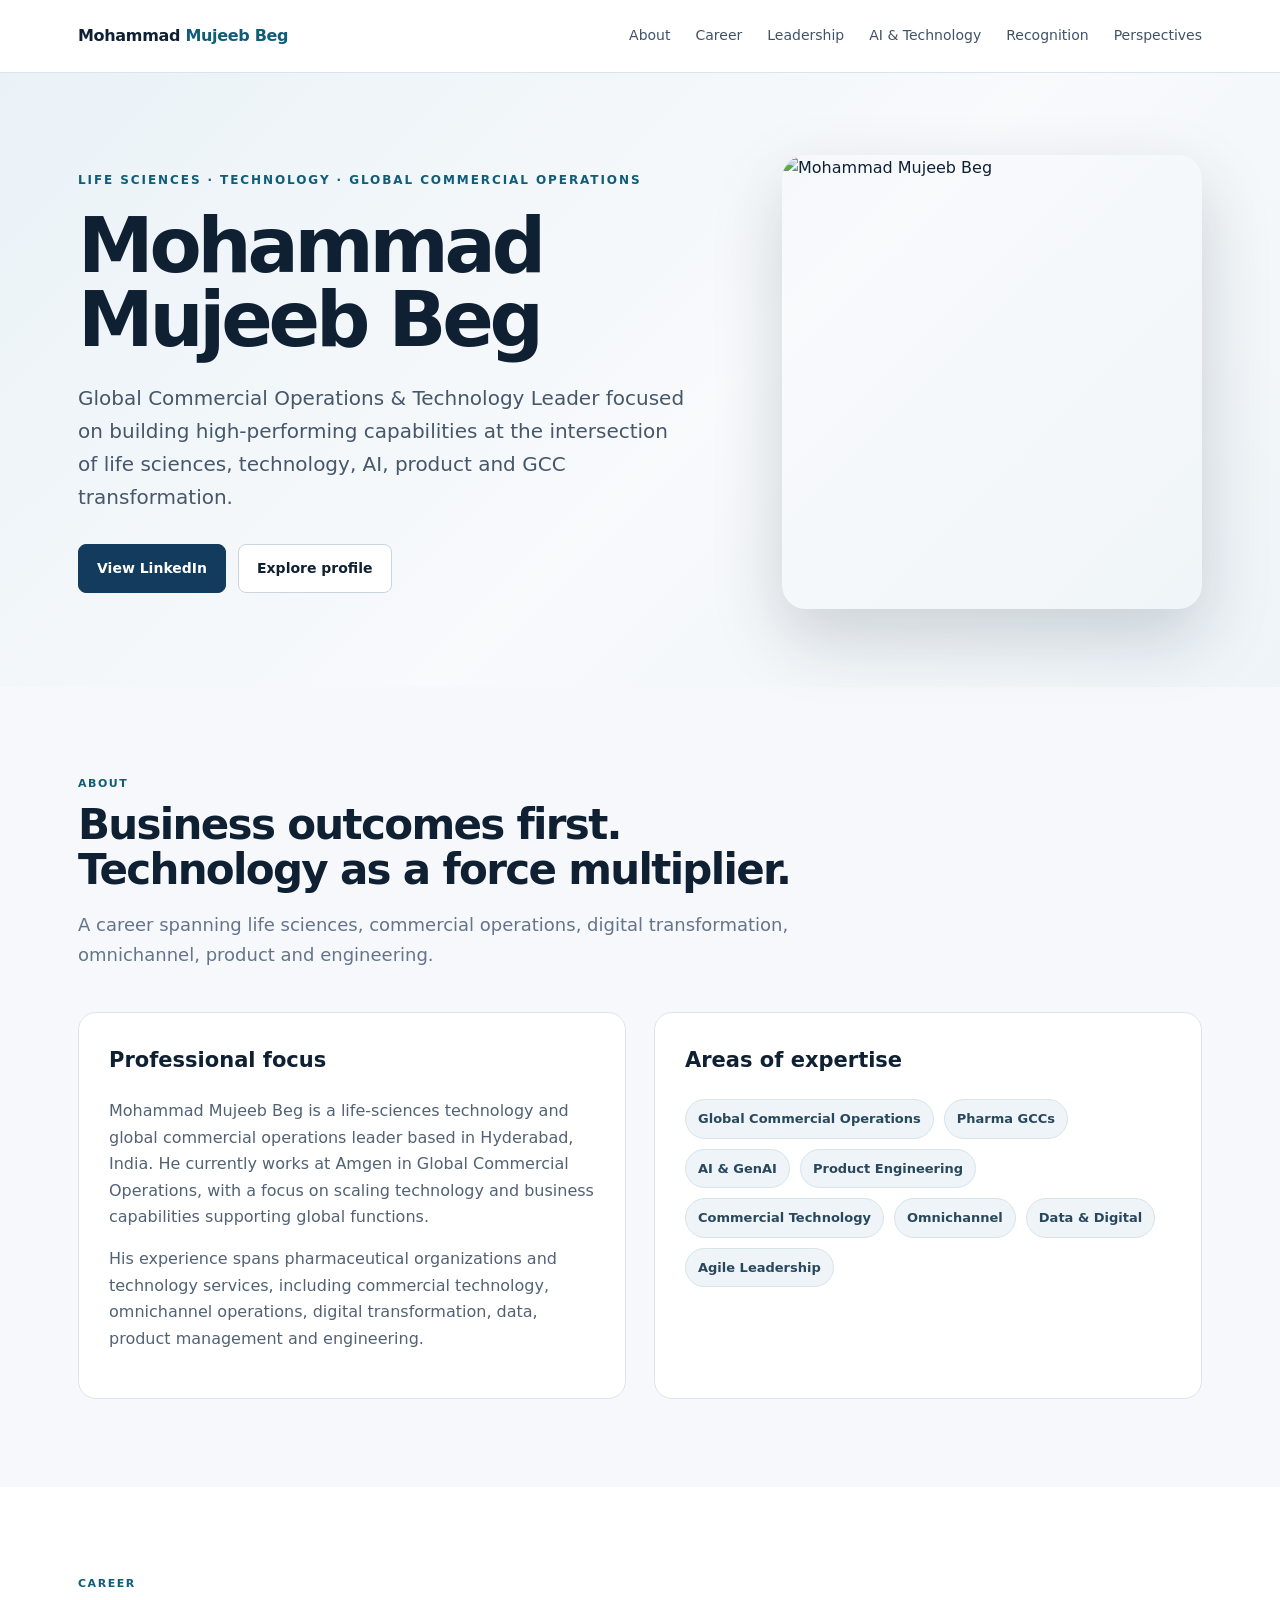
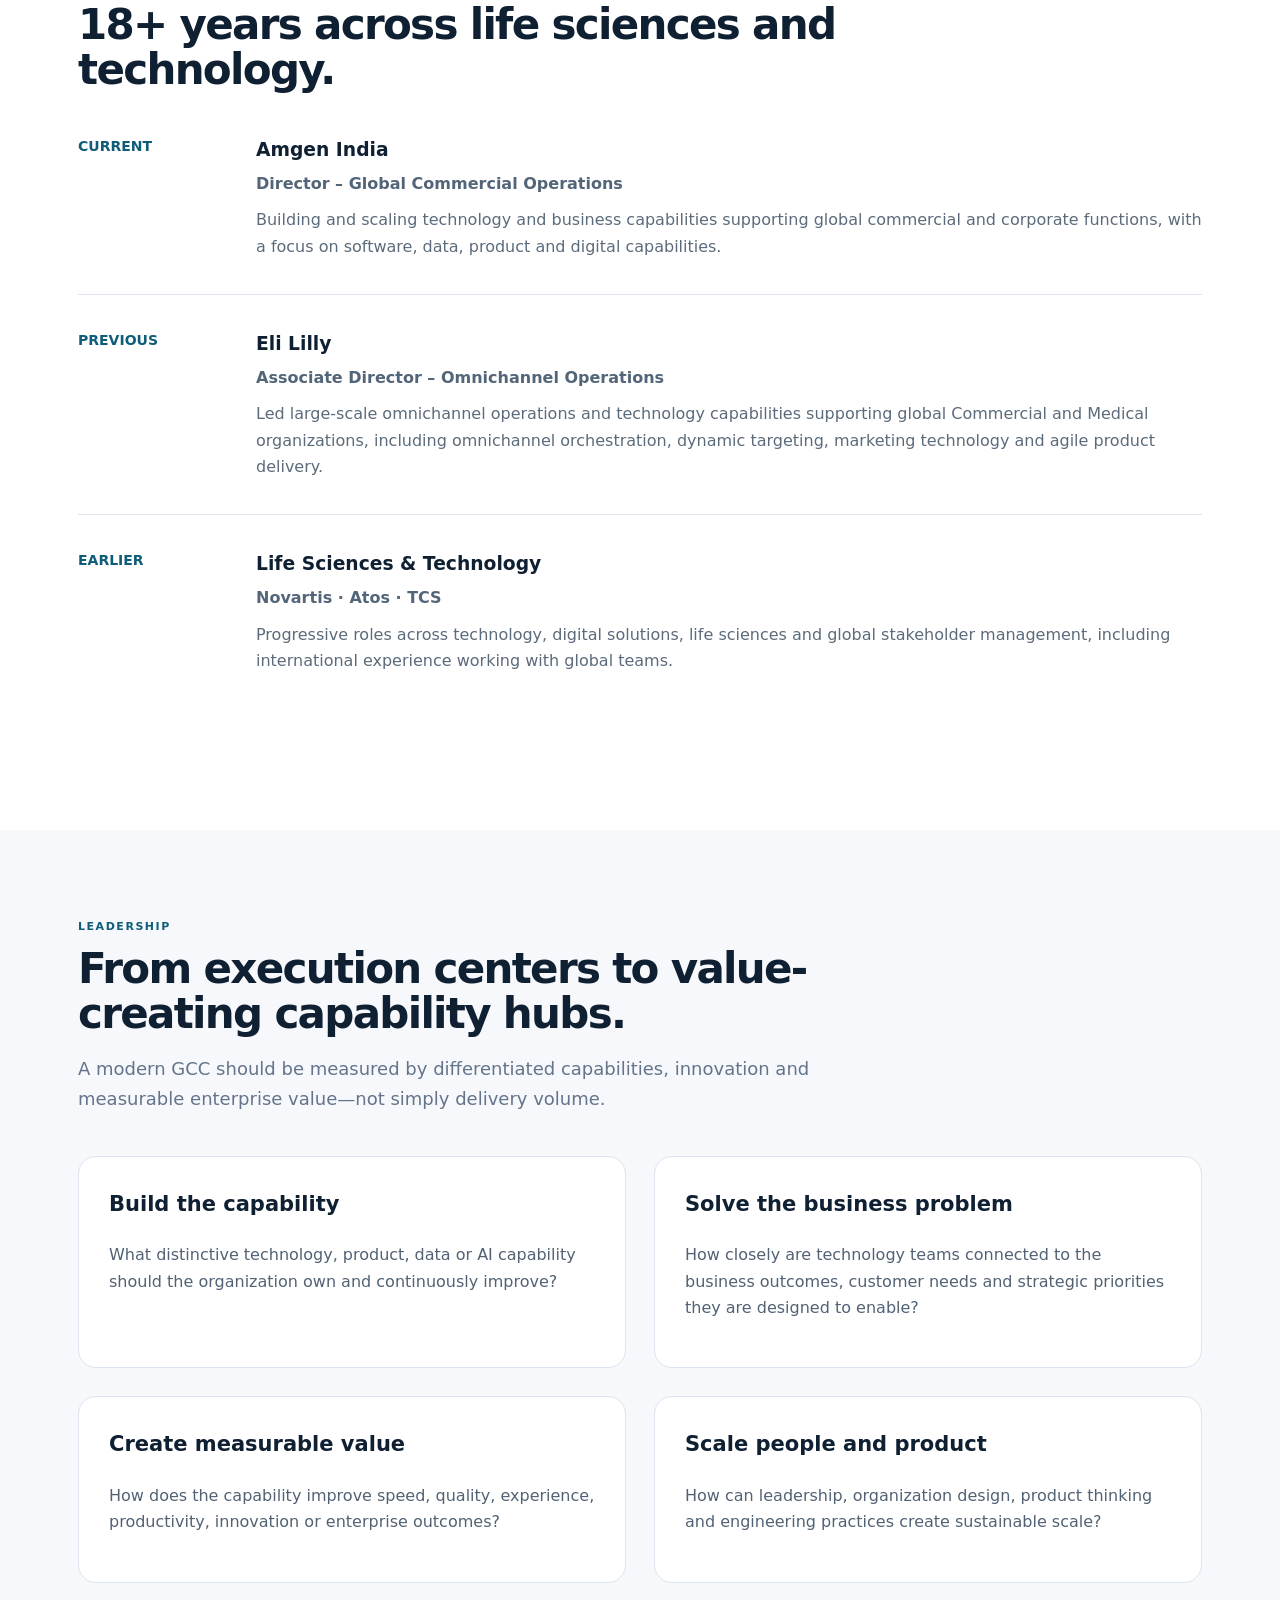
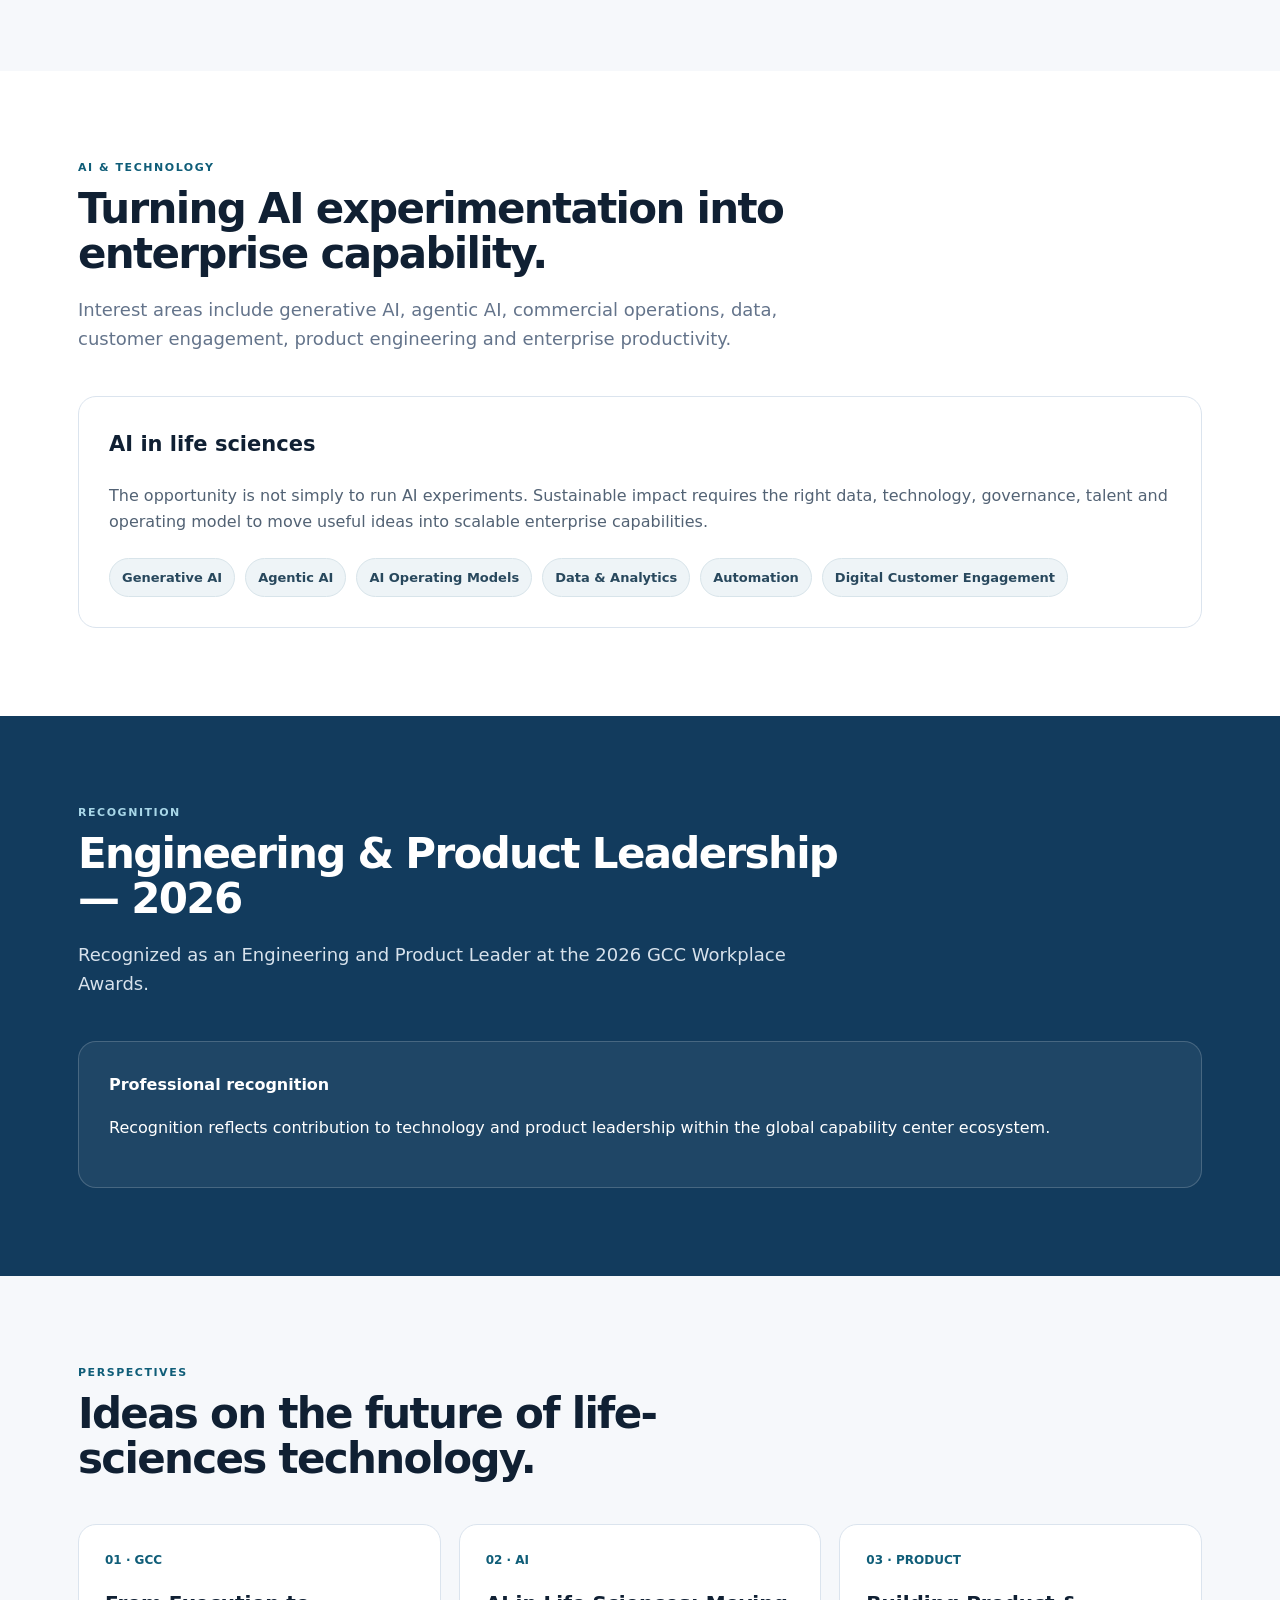
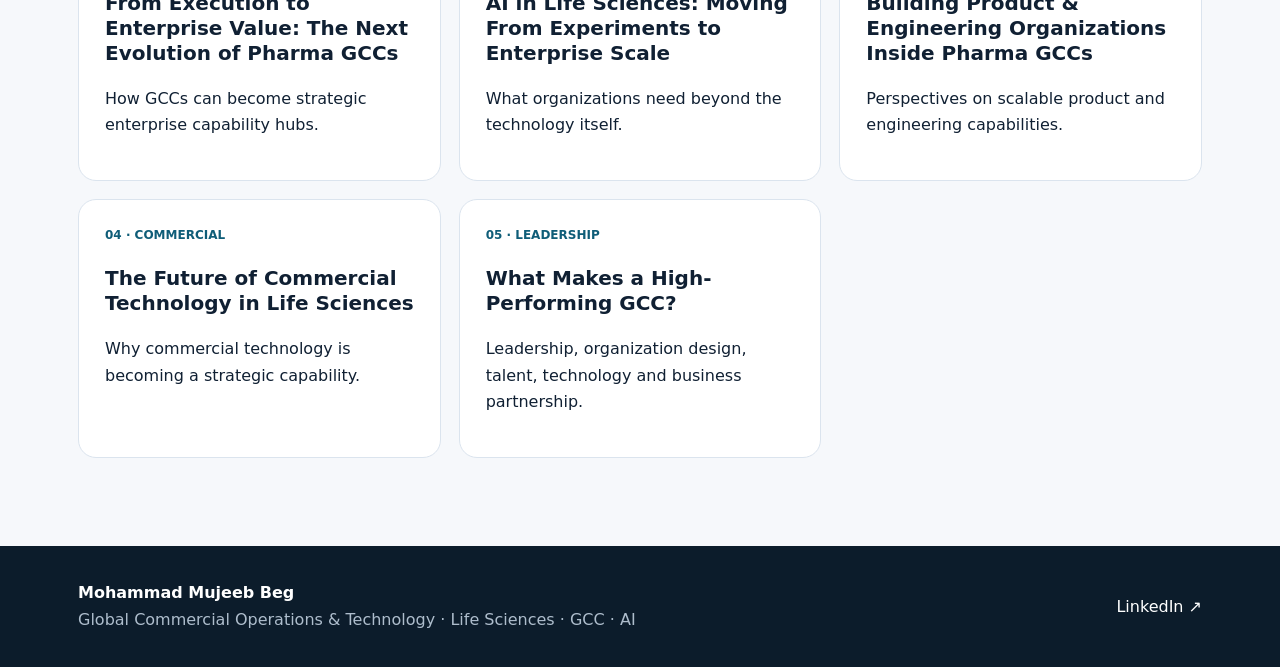
==== index.html @ 58829abe "Add files via upload" ====
<!doctype html>
<html lang="en">
<head>
  <meta charset="utf-8">
  <meta name="viewport" content="width=device-width, initial-scale=1">
  <title>Mohammad Mujeeb Beg | Global Commercial Operations & Technology Leader</title>
  <meta name="description" content="Mohammad Mujeeb Beg is a life-sciences technology and global commercial operations leader focused on GCC transformation, AI, product engineering and commercial technology.">
  <meta name="author" content="Mohammad Mujeeb Beg">
  <meta name="robots" content="index, follow">
  <meta property="og:title" content="Mohammad Mujeeb Beg">
  <meta property="og:description" content="Global Commercial Operations & Technology Leader | Life Sciences | GCC | AI">
  <meta property="og:type" content="profile">
  <meta property="og:url" content="https://mujeeb1beg-gif.github.io/">
  <meta property="og:image" content="assets/mohammad-mujeeb-beg.png">
  <link rel="canonical" href="https://mujeeb1beg-gif.github.io/">
  <script type="application/ld+json">
  {
    "@context":"https://schema.org",
    "@type":"Person",
    "name":"Mohammad Mujeeb Beg",
    "url":"https://mujeeb1beg-gif.github.io/",
    "image":"https://mujeeb1beg-gif.github.io/assets/mohammad-mujeeb-beg.png",
    "jobTitle":"Director – Global Commercial Operations",
    "worksFor":{"@type":"Organization","name":"Amgen"},
    "sameAs":["https://www.linkedin.com/in/mujeebbeg/"],
    "knowsAbout":[
      "Global Commercial Operations","Life Sciences Technology","GCC Transformation",
      "Artificial Intelligence","Generative AI","Product Engineering","Omnichannel Operations",
      "Data and Digital Transformation"
    ]
  }
  </script>
  <style>
    :root{--ink:#102033;--muted:#64748b;--line:#dbe4ee;--bg:#f6f8fb;--white:#fff;--accent:#0f5d78;--accent2:#123b5d}
    *{box-sizing:border-box} html{scroll-behavior:smooth}
    body{margin:0;font-family:Inter,ui-sans-serif,system-ui,-apple-system,BlinkMacSystemFont,"Segoe UI",sans-serif;color:var(--ink);background:var(--bg);line-height:1.65}
    a{color:inherit}.wrap{max-width:1180px;margin:auto;padding:0 28px}
    nav{position:sticky;top:0;z-index:10;background:rgba(255,255,255,.92);backdrop-filter:blur(14px);border-bottom:1px solid var(--line)}
    .navin{height:72px;display:flex;align-items:center;justify-content:space-between}.brand{font-weight:800;letter-spacing:-.02em}.brand span{color:var(--accent)}
    .links{display:flex;gap:25px;font-size:14px;color:#405267}.links a{text-decoration:none}.links a:hover{color:var(--accent)}
    .hero{background:linear-gradient(135deg,#eaf2f7 0%,#f8fafc 55%,#eef4f8 100%);padding:82px 0 78px}
    .heroGrid{display:grid;grid-template-columns:1.15fr .85fr;gap:60px;align-items:center}
    .eyebrow{text-transform:uppercase;letter-spacing:.16em;font-size:12px;font-weight:800;color:var(--accent);margin-bottom:18px}
    h1{font-size:clamp(44px,6vw,76px);line-height:.98;letter-spacing:-.055em;margin:0 0 24px}
    .lead{font-size:20px;color:#46576a;max-width:720px;margin:0 0 30px}
    .buttons{display:flex;gap:12px;flex-wrap:wrap}.btn{display:inline-flex;padding:12px 18px;border-radius:8px;text-decoration:none;font-weight:700;font-size:14px;border:1px solid #c9d6e2}.primary{background:var(--accent2);color:white;border-color:var(--accent2)}.secondary{background:white}
    .portrait{width:min(420px,100%);aspect-ratio:1/1.08;object-fit:cover;border-radius:24px;box-shadow:0 28px 70px rgba(16,32,51,.18);margin-left:auto}
    section{padding:88px 0}.sectionHead{max-width:760px;margin-bottom:42px}.kicker{color:var(--accent);font-weight:800;text-transform:uppercase;letter-spacing:.14em;font-size:11px}h2{font-size:42px;line-height:1.08;letter-spacing:-.04em;margin:9px 0 14px}.sub{color:var(--muted);font-size:18px}
    .two{display:grid;grid-template-columns:1fr 1fr;gap:28px}.card{background:white;border:1px solid var(--line);border-radius:18px;padding:30px}.card h3{margin-top:0;font-size:21px}.card p{color:#526274}
    .chips{display:flex;flex-wrap:wrap;gap:10px;margin-top:22px}.chip{padding:8px 12px;background:#eef4f7;border:1px solid #d8e4ea;border-radius:999px;font-size:13px;font-weight:700;color:#28485d}
    .timeline{position:relative;margin-top:20px}.item{display:grid;grid-template-columns:150px 1fr;gap:28px;padding:0 0 34px;margin-bottom:34px;border-bottom:1px solid var(--line)}.item:last-child{border:0}.year{font-weight:800;color:var(--accent);font-size:14px}.item h3{margin:0 0 5px}.item .role{font-weight:700;color:#536578}.item p{color:#5c6b7b;margin:10px 0 0}
    .recognition{background:var(--accent2);color:white}.recognition .sub{color:#d7e2ec}.award{border:1px solid rgba(255,255,255,.18);padding:30px;border-radius:18px;background:rgba(255,255,255,.06)}
    .articles{display:grid;grid-template-columns:repeat(3,1fr);gap:18px}.article{background:white;border:1px solid var(--line);border-radius:18px;padding:26px;min-height:220px}.article .num{font-size:12px;font-weight:800;color:var(--accent)}.article h3{font-size:20px;line-height:1.25}
    footer{padding:34px 0;background:#0c1c2b;color:#aebdcc}.foot{display:flex;justify-content:space-between;gap:20px;align-items:center}.foot strong{color:white}.foot a{color:white;text-decoration:none}
    @media(max-width:850px){.heroGrid,.two{grid-template-columns:1fr}.portrait{margin:0;max-width:380px}.links{display:none}.articles{grid-template-columns:1fr}.hero{padding-top:55px}section{padding:65px 0}h2{font-size:34px}.item{grid-template-columns:1fr;gap:6px}}
  </style>
</head>
<body>
<nav><div class="wrap navin"><div class="brand">Mohammad <span>Mujeeb Beg</span></div><div class="links">
<a href="#about">About</a><a href="#career">Career</a><a href="#leadership">Leadership</a><a href="#ai">AI & Technology</a><a href="#recognition">Recognition</a><a href="#articles">Perspectives</a>
</div></div></nav>

<header class="hero"><div class="wrap heroGrid">
  <div>
    <div class="eyebrow">Life Sciences · Technology · Global Commercial Operations</div>
    <h1>Mohammad<br>Mujeeb Beg</h1>
    <p class="lead">Global Commercial Operations & Technology Leader focused on building high-performing capabilities at the intersection of life sciences, technology, AI, product and GCC transformation.</p>
    <div class="buttons">
      <a class="btn primary" href="https://www.linkedin.com/in/mujeebbeg/" target="_blank" rel="noopener">View LinkedIn</a>
      <a class="btn secondary" href="#about">Explore profile</a>
    </div>
  </div>
  <img class="portrait" src="assets/mohammad-mujeeb-beg.png" alt="Mohammad Mujeeb Beg">
</div></header>

<section id="about"><div class="wrap">
  <div class="sectionHead"><div class="kicker">About</div><h2>Business outcomes first. Technology as a force multiplier.</h2>
  <p class="sub">A career spanning life sciences, commercial operations, digital transformation, omnichannel, product and engineering.</p></div>
  <div class="two">
    <div class="card"><h3>Professional focus</h3><p>Mohammad Mujeeb Beg is a life-sciences technology and global commercial operations leader based in Hyderabad, India. He currently works at Amgen in Global Commercial Operations, with a focus on scaling technology and business capabilities supporting global functions.</p><p>His experience spans pharmaceutical organizations and technology services, including commercial technology, omnichannel operations, digital transformation, data, product management and engineering.</p></div>
    <div class="card"><h3>Areas of expertise</h3><div class="chips"><span class="chip">Global Commercial Operations</span><span class="chip">Pharma GCCs</span><span class="chip">AI & GenAI</span><span class="chip">Product Engineering</span><span class="chip">Commercial Technology</span><span class="chip">Omnichannel</span><span class="chip">Data & Digital</span><span class="chip">Agile Leadership</span></div></div>
  </div>
</div></section>

<section id="career" style="background:#fff"><div class="wrap">
  <div class="sectionHead"><div class="kicker">Career</div><h2>18+ years across life sciences and technology.</h2></div>
  <div class="timeline">
    <div class="item"><div class="year">CURRENT</div><div><h3>Amgen India</h3><div class="role">Director – Global Commercial Operations</div><p>Building and scaling technology and business capabilities supporting global commercial and corporate functions, with a focus on software, data, product and digital capabilities.</p></div></div>
    <div class="item"><div class="year">PREVIOUS</div><div><h3>Eli Lilly</h3><div class="role">Associate Director – Omnichannel Operations</div><p>Led large-scale omnichannel operations and technology capabilities supporting global Commercial and Medical organizations, including omnichannel orchestration, dynamic targeting, marketing technology and agile product delivery.</p></div></div>
    <div class="item"><div class="year">EARLIER</div><div><h3>Life Sciences & Technology</h3><div class="role">Novartis · Atos · TCS</div><p>Progressive roles across technology, digital solutions, life sciences and global stakeholder management, including international experience working with global teams.</p></div></div>
  </div>
</div></section>

<section id="leadership"><div class="wrap">
  <div class="sectionHead"><div class="kicker">Leadership</div><h2>From execution centers to value-creating capability hubs.</h2>
  <p class="sub">A modern GCC should be measured by differentiated capabilities, innovation and measurable enterprise value—not simply delivery volume.</p></div>
  <div class="two">
    <div class="card"><h3>Build the capability</h3><p>What distinctive technology, product, data or AI capability should the organization own and continuously improve?</p></div>
    <div class="card"><h3>Solve the business problem</h3><p>How closely are technology teams connected to the business outcomes, customer needs and strategic priorities they are designed to enable?</p></div>
    <div class="card"><h3>Create measurable value</h3><p>How does the capability improve speed, quality, experience, productivity, innovation or enterprise outcomes?</p></div>
    <div class="card"><h3>Scale people and product</h3><p>How can leadership, organization design, product thinking and engineering practices create sustainable scale?</p></div>
  </div>
</div></section>

<section id="ai" style="background:#fff"><div class="wrap">
  <div class="sectionHead"><div class="kicker">AI & Technology</div><h2>Turning AI experimentation into enterprise capability.</h2>
  <p class="sub">Interest areas include generative AI, agentic AI, commercial operations, data, customer engagement, product engineering and enterprise productivity.</p></div>
  <div class="card"><h3>AI in life sciences</h3><p>The opportunity is not simply to run AI experiments. Sustainable impact requires the right data, technology, governance, talent and operating model to move useful ideas into scalable enterprise capabilities.</p><div class="chips"><span class="chip">Generative AI</span><span class="chip">Agentic AI</span><span class="chip">AI Operating Models</span><span class="chip">Data & Analytics</span><span class="chip">Automation</span><span class="chip">Digital Customer Engagement</span></div></div>
</div></section>

<section id="recognition" class="recognition"><div class="wrap">
  <div class="sectionHead"><div class="kicker" style="color:#a8d7e8">Recognition</div><h2>Engineering & Product Leadership — 2026</h2><p class="sub">Recognized as an Engineering and Product Leader at the 2026 GCC Workplace Awards.</p></div>
  <div class="award"><strong>Professional recognition</strong><p>Recognition reflects contribution to technology and product leadership within the global capability center ecosystem.</p></div>
</div></section>

<section id="articles"><div class="wrap">
  <div class="sectionHead"><div class="kicker">Perspectives</div><h2>Ideas on the future of life-sciences technology.</h2></div>
  <div class="articles">
    <article class="article"><div class="num">01 · GCC</div><h3>From Execution to Enterprise Value: The Next Evolution of Pharma GCCs</h3><p>How GCCs can become strategic enterprise capability hubs.</p></article>
    <article class="article"><div class="num">02 · AI</div><h3>AI in Life Sciences: Moving From Experiments to Enterprise Scale</h3><p>What organizations need beyond the technology itself.</p></article>
    <article class="article"><div class="num">03 · PRODUCT</div><h3>Building Product & Engineering Organizations Inside Pharma GCCs</h3><p>Perspectives on scalable product and engineering capabilities.</p></article>
    <article class="article"><div class="num">04 · COMMERCIAL</div><h3>The Future of Commercial Technology in Life Sciences</h3><p>Why commercial technology is becoming a strategic capability.</p></article>
    <article class="article"><div class="num">05 · LEADERSHIP</div><h3>What Makes a High-Performing GCC?</h3><p>Leadership, organization design, talent, technology and business partnership.</p></article>
  </div>
</div></section>

<footer><div class="wrap foot"><div><strong>Mohammad Mujeeb Beg</strong><br>Global Commercial Operations & Technology · Life Sciences · GCC · AI</div><a href="https://www.linkedin.com/in/mujeebbeg/" target="_blank" rel="noopener">LinkedIn ↗</a></div></footer>
</body></html>
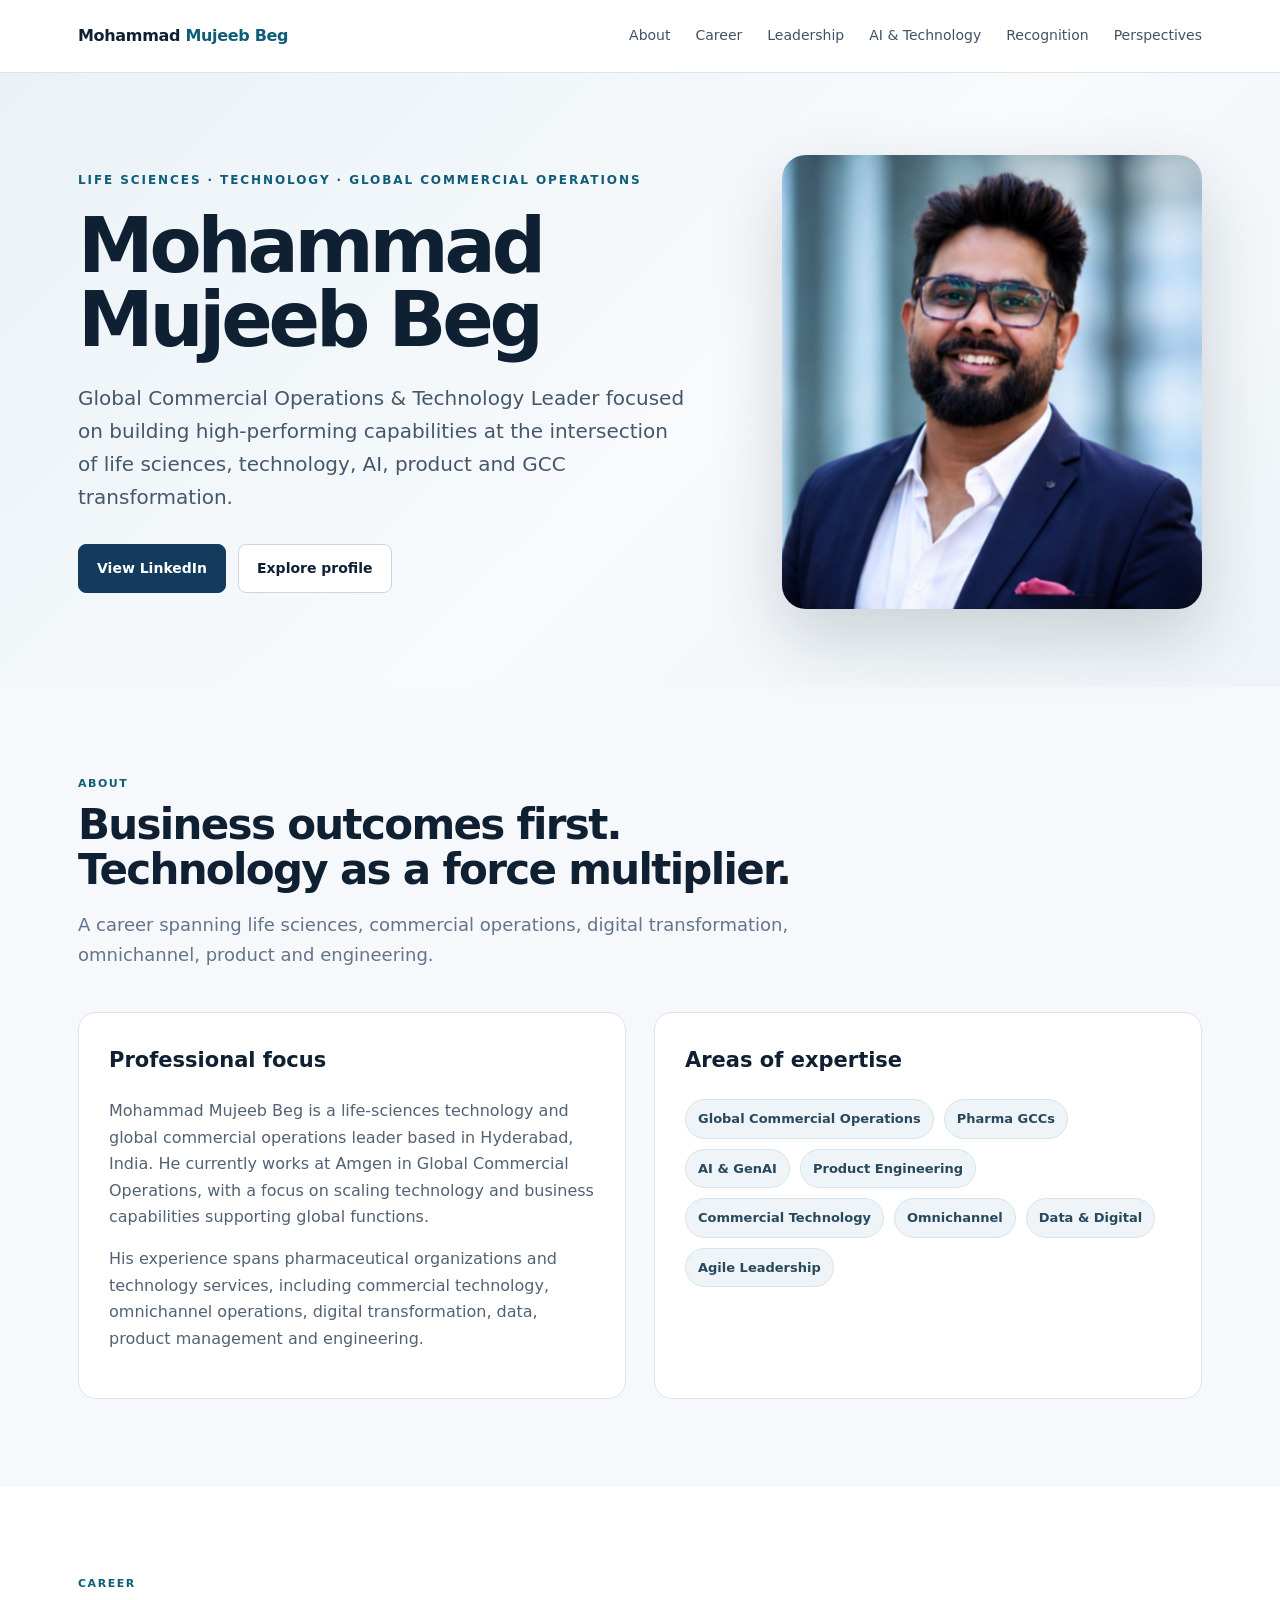
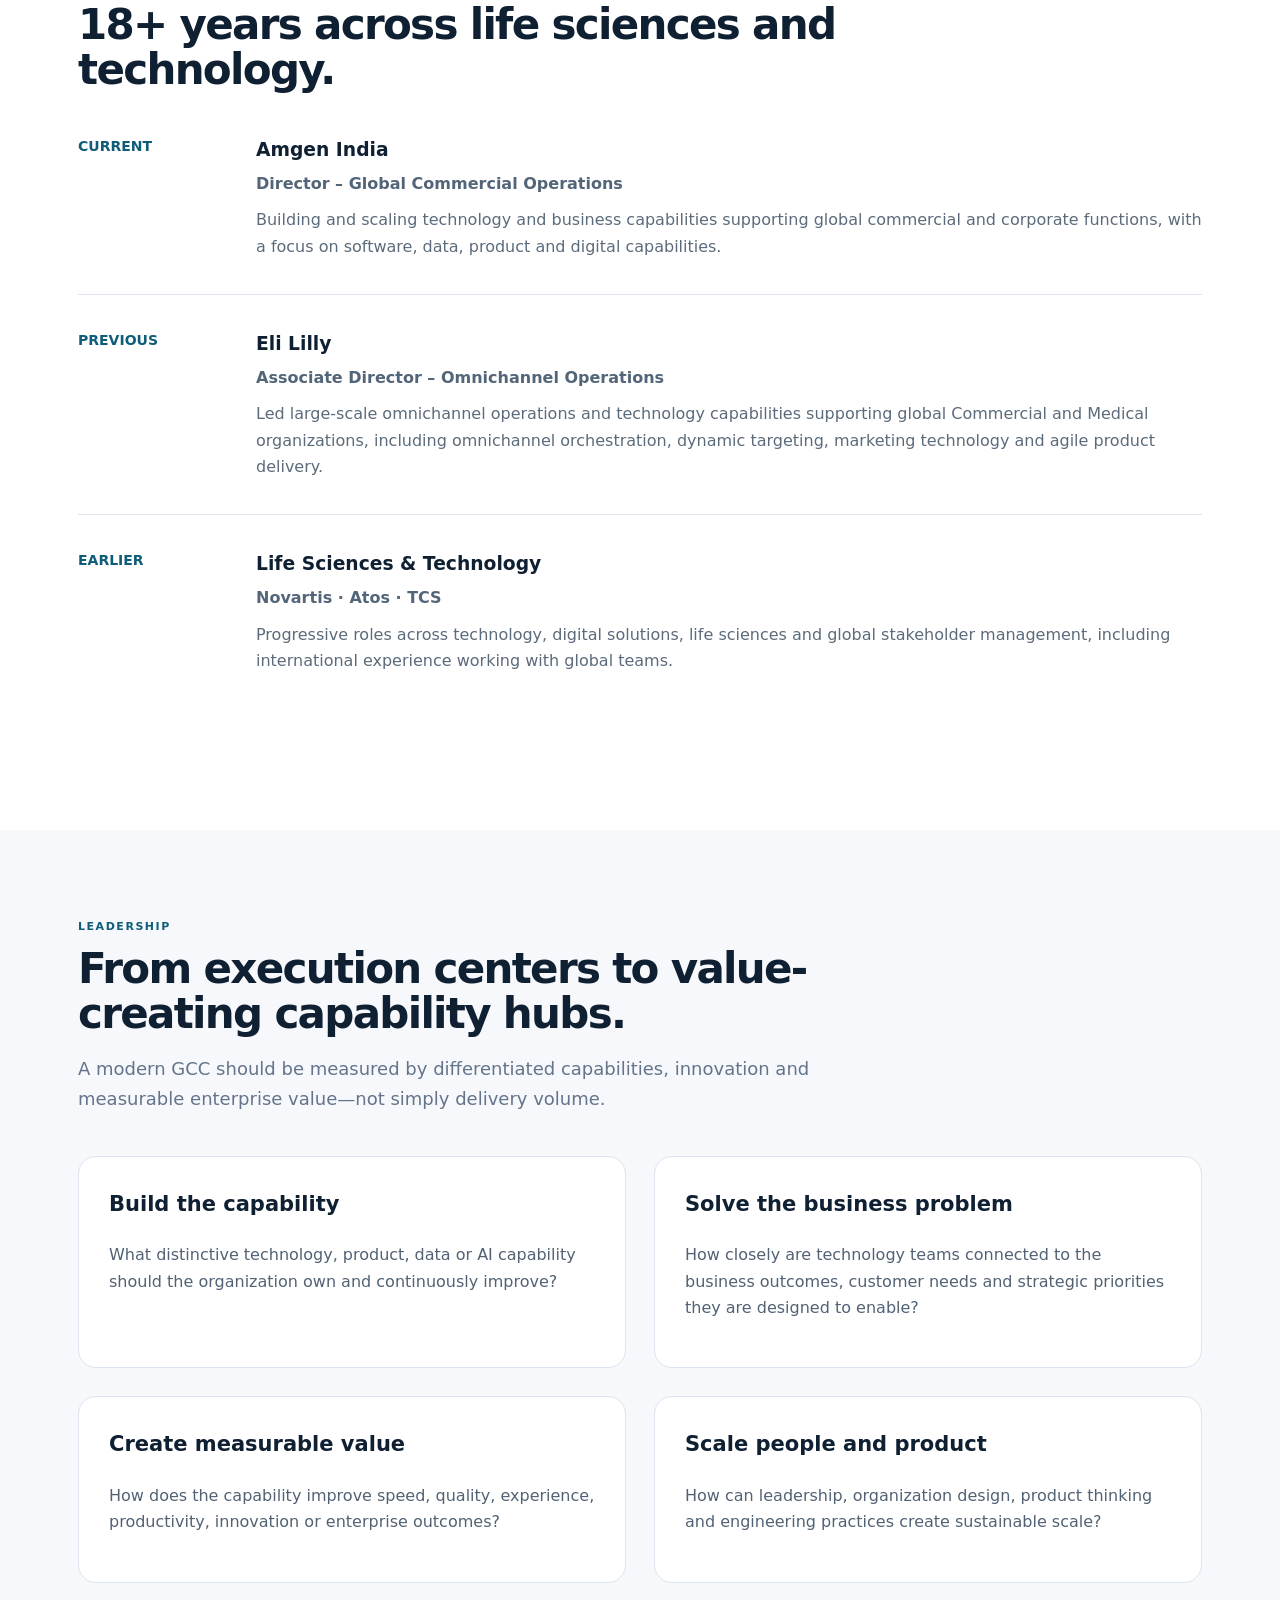
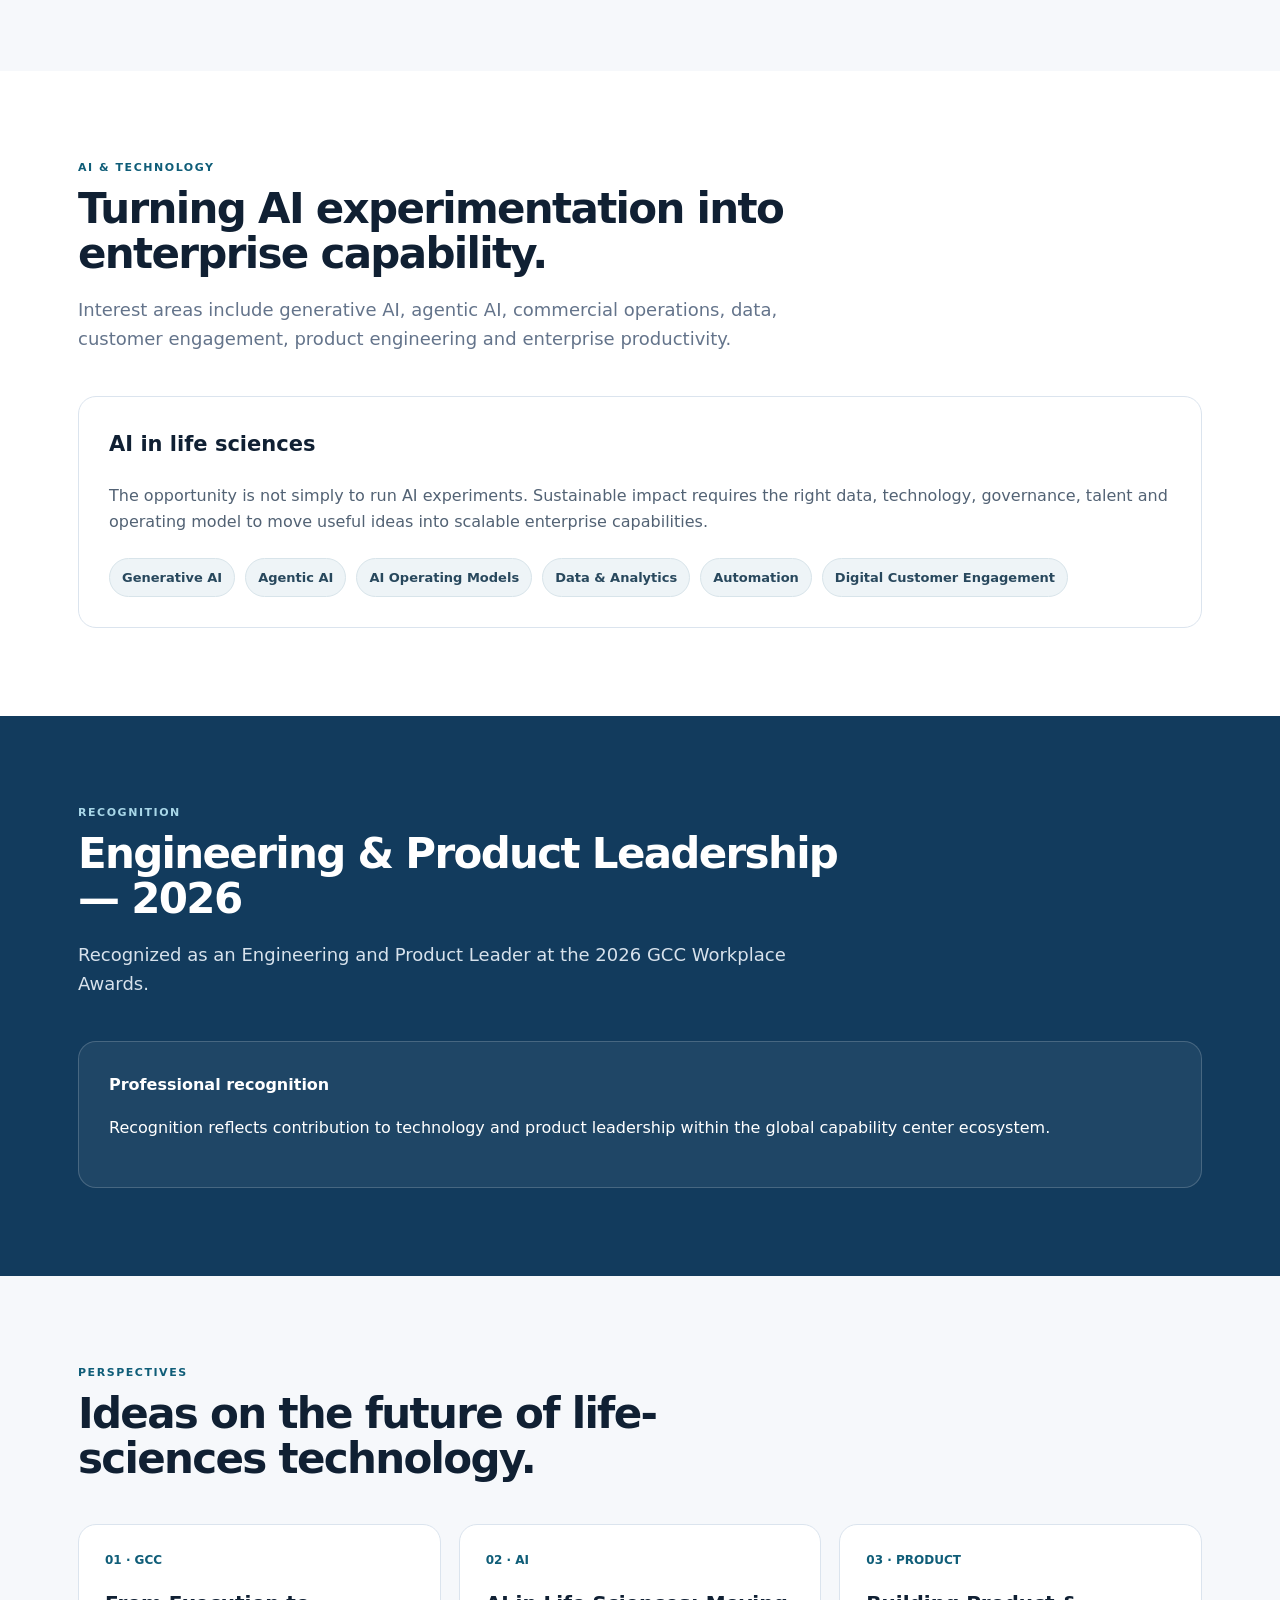
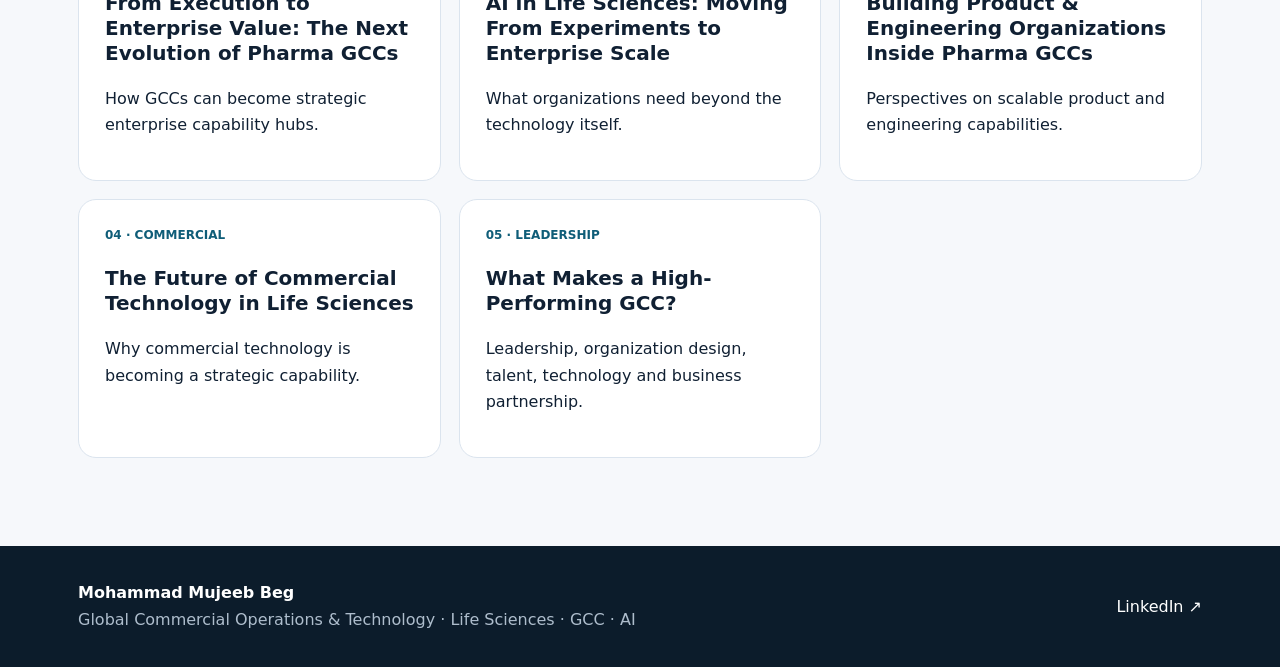
==== commit 79a21072: "Update index.html Png" ====
--- a/index.html
+++ b/index.html
@@ -70,7 +70,7 @@
       <a class="btn secondary" href="#about">Explore profile</a>
     </div>
   </div>
-  <img class="portrait" src="assets/mohammad-mujeeb-beg.png" alt="Mohammad Mujeeb Beg">
+  <img class="portrait" src="mohammad-mujeeb-beg.png" alt="Mohammad Mujeeb Beg">
 </div></header>
 
 <section id="about"><div class="wrap">
@@ -125,4 +125,4 @@
 </div></section>
 
 <footer><div class="wrap foot"><div><strong>Mohammad Mujeeb Beg</strong><br>Global Commercial Operations & Technology · Life Sciences · GCC · AI</div><a href="https://www.linkedin.com/in/mujeebbeg/" target="_blank" rel="noopener">LinkedIn ↗</a></div></footer>
-</body></html>+</body></html>
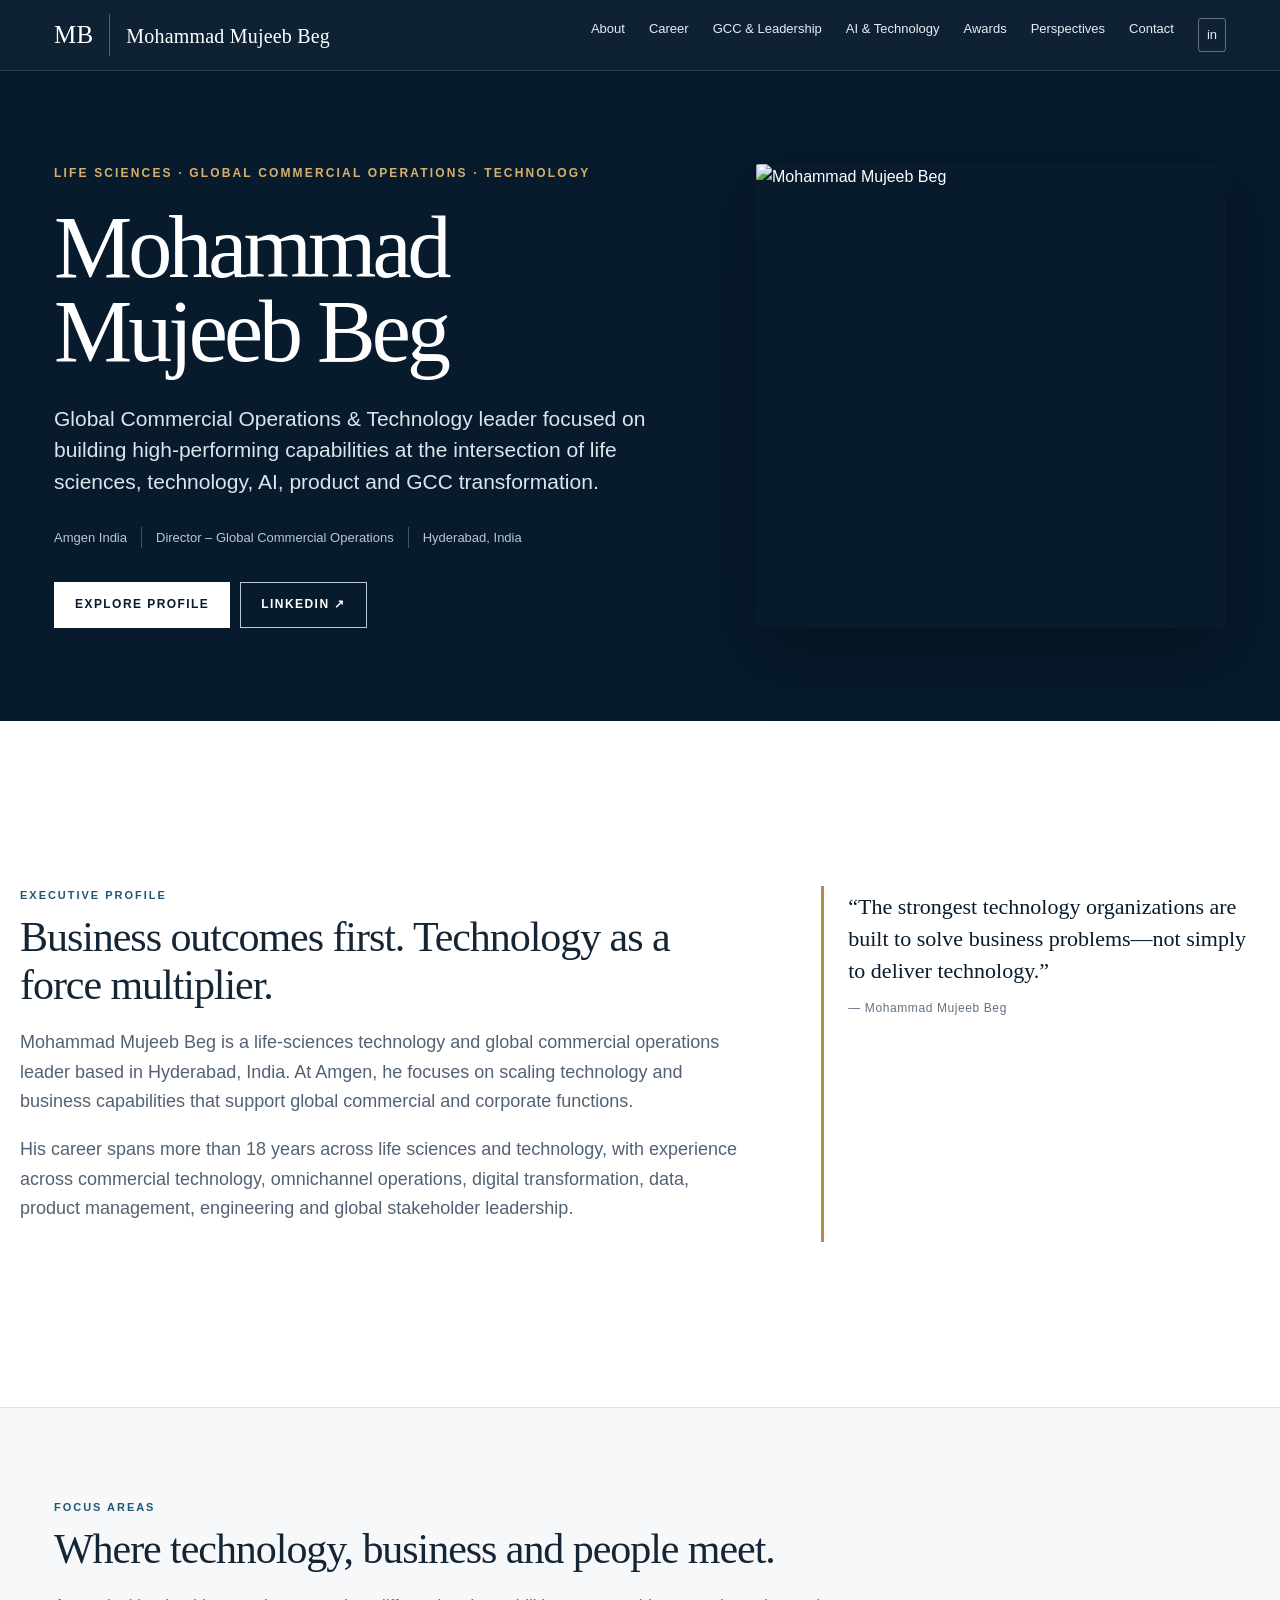
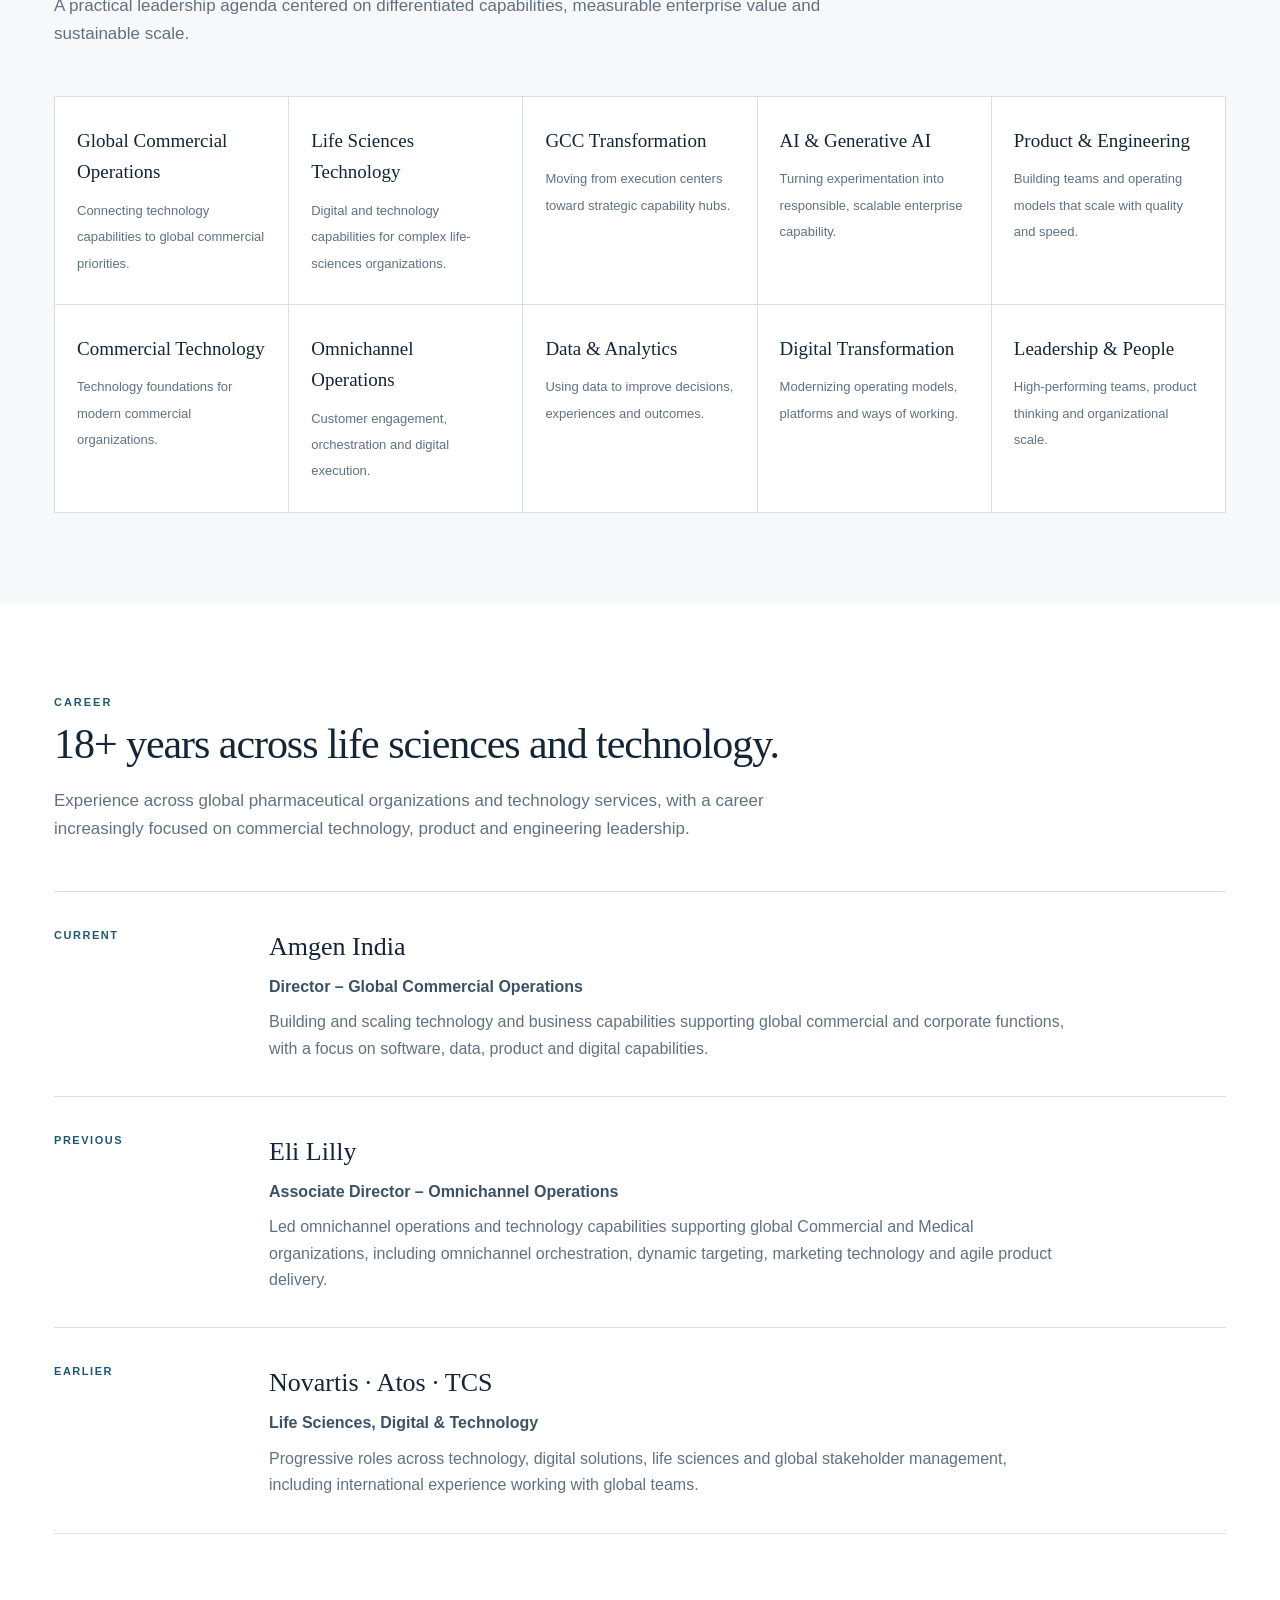
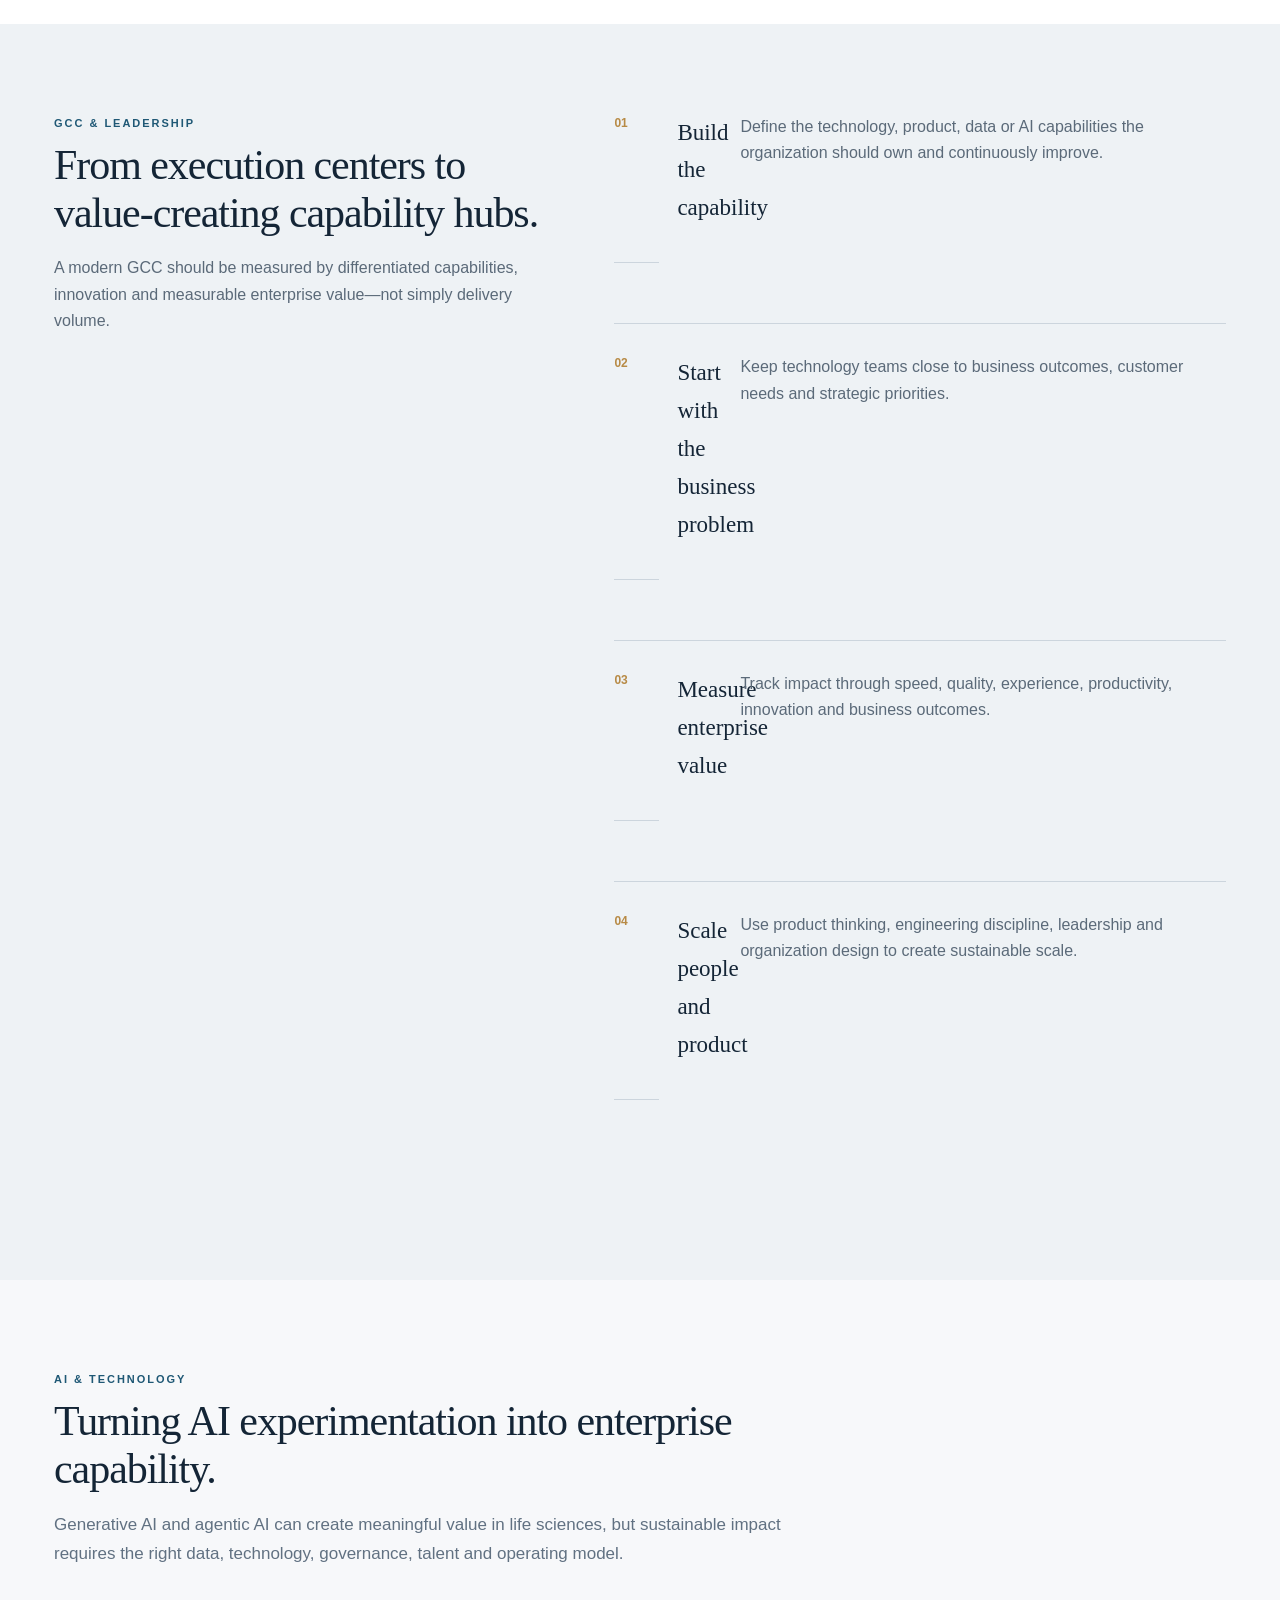
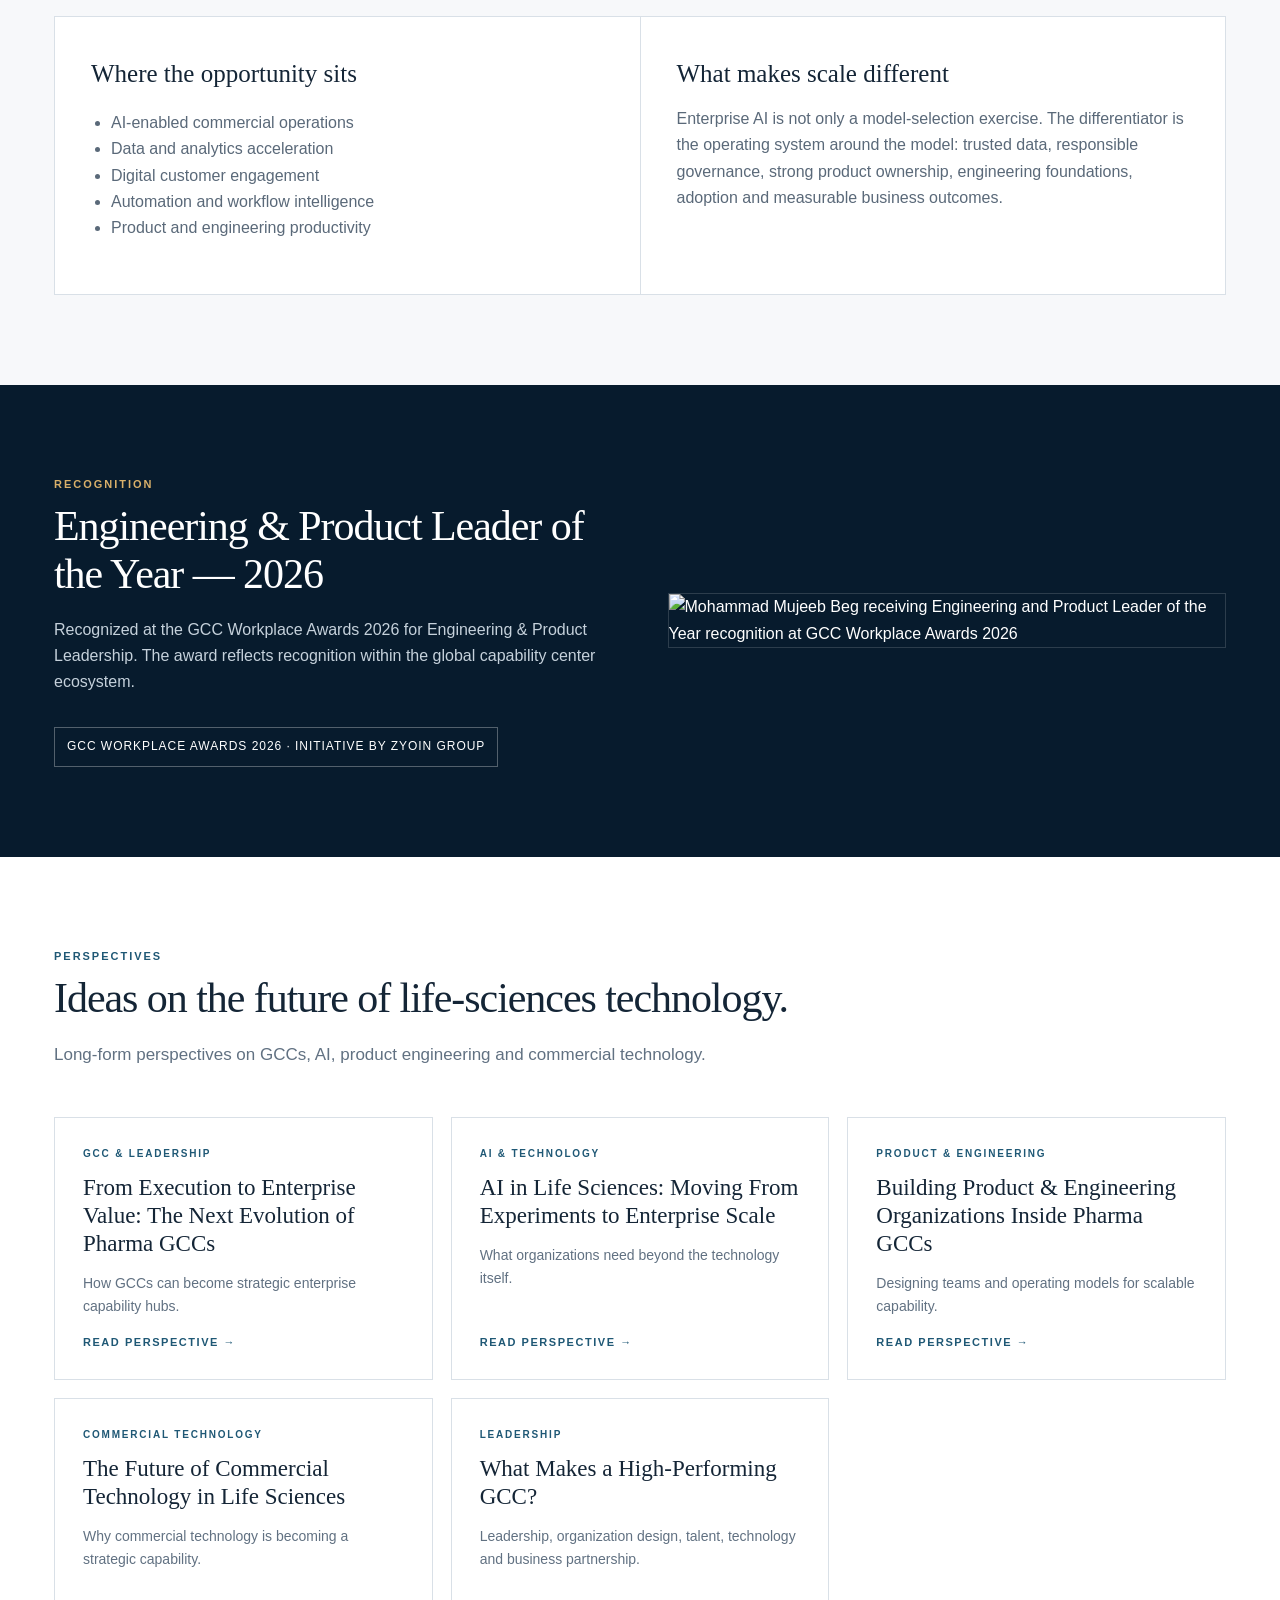
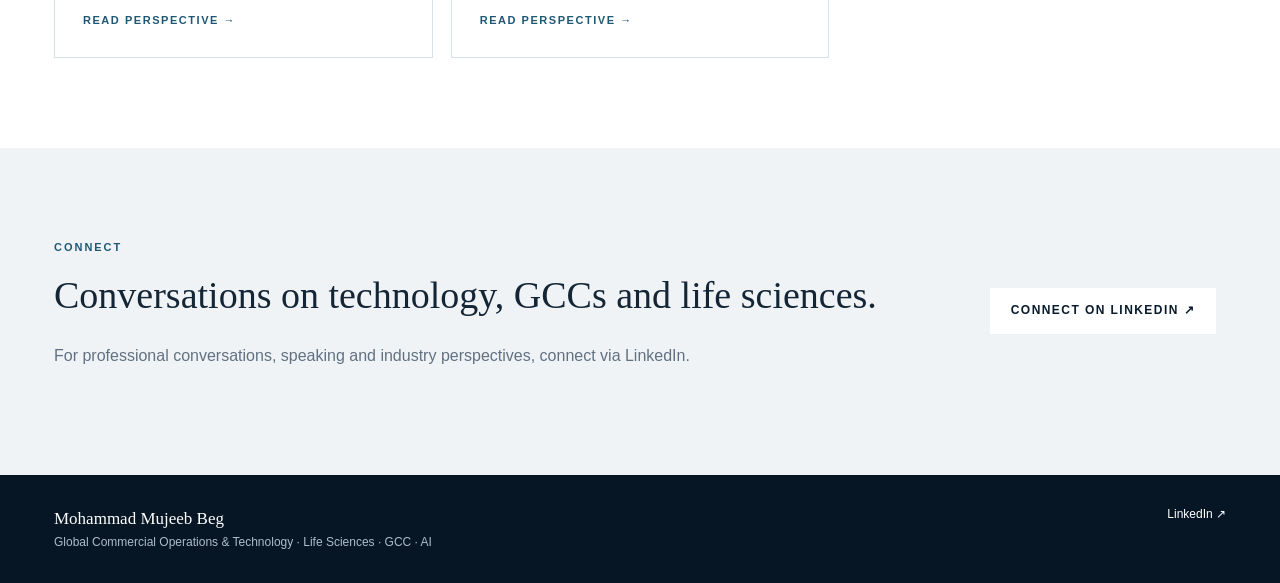
==== commit 3603e9ee: "Add files via upload" ====
--- a/index.html
+++ b/index.html
@@ -1,128 +1,62 @@
 <!doctype html>
 <html lang="en">
 <head>
-  <meta charset="utf-8">
-  <meta name="viewport" content="width=device-width, initial-scale=1">
-  <title>Mohammad Mujeeb Beg | Global Commercial Operations & Technology Leader</title>
-  <meta name="description" content="Mohammad Mujeeb Beg is a life-sciences technology and global commercial operations leader focused on GCC transformation, AI, product engineering and commercial technology.">
-  <meta name="author" content="Mohammad Mujeeb Beg">
-  <meta name="robots" content="index, follow">
-  <meta property="og:title" content="Mohammad Mujeeb Beg">
-  <meta property="og:description" content="Global Commercial Operations & Technology Leader | Life Sciences | GCC | AI">
-  <meta property="og:type" content="profile">
-  <meta property="og:url" content="https://mujeeb1beg-gif.github.io/">
-  <meta property="og:image" content="assets/mohammad-mujeeb-beg.png">
-  <link rel="canonical" href="https://mujeeb1beg-gif.github.io/">
-  <script type="application/ld+json">
-  {
-    "@context":"https://schema.org",
-    "@type":"Person",
-    "name":"Mohammad Mujeeb Beg",
-    "url":"https://mujeeb1beg-gif.github.io/",
-    "image":"https://mujeeb1beg-gif.github.io/assets/mohammad-mujeeb-beg.png",
-    "jobTitle":"Director – Global Commercial Operations",
-    "worksFor":{"@type":"Organization","name":"Amgen"},
-    "sameAs":["https://www.linkedin.com/in/mujeebbeg/"],
-    "knowsAbout":[
-      "Global Commercial Operations","Life Sciences Technology","GCC Transformation",
-      "Artificial Intelligence","Generative AI","Product Engineering","Omnichannel Operations",
-      "Data and Digital Transformation"
-    ]
-  }
-  </script>
-  <style>
-    :root{--ink:#102033;--muted:#64748b;--line:#dbe4ee;--bg:#f6f8fb;--white:#fff;--accent:#0f5d78;--accent2:#123b5d}
-    *{box-sizing:border-box} html{scroll-behavior:smooth}
-    body{margin:0;font-family:Inter,ui-sans-serif,system-ui,-apple-system,BlinkMacSystemFont,"Segoe UI",sans-serif;color:var(--ink);background:var(--bg);line-height:1.65}
-    a{color:inherit}.wrap{max-width:1180px;margin:auto;padding:0 28px}
-    nav{position:sticky;top:0;z-index:10;background:rgba(255,255,255,.92);backdrop-filter:blur(14px);border-bottom:1px solid var(--line)}
-    .navin{height:72px;display:flex;align-items:center;justify-content:space-between}.brand{font-weight:800;letter-spacing:-.02em}.brand span{color:var(--accent)}
-    .links{display:flex;gap:25px;font-size:14px;color:#405267}.links a{text-decoration:none}.links a:hover{color:var(--accent)}
-    .hero{background:linear-gradient(135deg,#eaf2f7 0%,#f8fafc 55%,#eef4f8 100%);padding:82px 0 78px}
-    .heroGrid{display:grid;grid-template-columns:1.15fr .85fr;gap:60px;align-items:center}
-    .eyebrow{text-transform:uppercase;letter-spacing:.16em;font-size:12px;font-weight:800;color:var(--accent);margin-bottom:18px}
-    h1{font-size:clamp(44px,6vw,76px);line-height:.98;letter-spacing:-.055em;margin:0 0 24px}
-    .lead{font-size:20px;color:#46576a;max-width:720px;margin:0 0 30px}
-    .buttons{display:flex;gap:12px;flex-wrap:wrap}.btn{display:inline-flex;padding:12px 18px;border-radius:8px;text-decoration:none;font-weight:700;font-size:14px;border:1px solid #c9d6e2}.primary{background:var(--accent2);color:white;border-color:var(--accent2)}.secondary{background:white}
-    .portrait{width:min(420px,100%);aspect-ratio:1/1.08;object-fit:cover;border-radius:24px;box-shadow:0 28px 70px rgba(16,32,51,.18);margin-left:auto}
-    section{padding:88px 0}.sectionHead{max-width:760px;margin-bottom:42px}.kicker{color:var(--accent);font-weight:800;text-transform:uppercase;letter-spacing:.14em;font-size:11px}h2{font-size:42px;line-height:1.08;letter-spacing:-.04em;margin:9px 0 14px}.sub{color:var(--muted);font-size:18px}
-    .two{display:grid;grid-template-columns:1fr 1fr;gap:28px}.card{background:white;border:1px solid var(--line);border-radius:18px;padding:30px}.card h3{margin-top:0;font-size:21px}.card p{color:#526274}
-    .chips{display:flex;flex-wrap:wrap;gap:10px;margin-top:22px}.chip{padding:8px 12px;background:#eef4f7;border:1px solid #d8e4ea;border-radius:999px;font-size:13px;font-weight:700;color:#28485d}
-    .timeline{position:relative;margin-top:20px}.item{display:grid;grid-template-columns:150px 1fr;gap:28px;padding:0 0 34px;margin-bottom:34px;border-bottom:1px solid var(--line)}.item:last-child{border:0}.year{font-weight:800;color:var(--accent);font-size:14px}.item h3{margin:0 0 5px}.item .role{font-weight:700;color:#536578}.item p{color:#5c6b7b;margin:10px 0 0}
-    .recognition{background:var(--accent2);color:white}.recognition .sub{color:#d7e2ec}.award{border:1px solid rgba(255,255,255,.18);padding:30px;border-radius:18px;background:rgba(255,255,255,.06)}
-    .articles{display:grid;grid-template-columns:repeat(3,1fr);gap:18px}.article{background:white;border:1px solid var(--line);border-radius:18px;padding:26px;min-height:220px}.article .num{font-size:12px;font-weight:800;color:var(--accent)}.article h3{font-size:20px;line-height:1.25}
-    footer{padding:34px 0;background:#0c1c2b;color:#aebdcc}.foot{display:flex;justify-content:space-between;gap:20px;align-items:center}.foot strong{color:white}.foot a{color:white;text-decoration:none}
-    @media(max-width:850px){.heroGrid,.two{grid-template-columns:1fr}.portrait{margin:0;max-width:380px}.links{display:none}.articles{grid-template-columns:1fr}.hero{padding-top:55px}section{padding:65px 0}h2{font-size:34px}.item{grid-template-columns:1fr;gap:6px}}
-  </style>
+<meta charset="utf-8">
+<meta name="viewport" content="width=device-width, initial-scale=1">
+<title>Mohammad Mujeeb Beg | Global Commercial Operations & Technology Leader</title>
+<meta name="description" content="Mohammad Mujeeb Beg is a life-sciences technology and global commercial operations leader at Amgen, focused on GCC transformation, AI, product engineering and commercial technology.">
+<meta name="author" content="Mohammad Mujeeb Beg">
+<meta name="robots" content="index, follow, max-image-preview:large">
+<link rel="canonical" href="https://mujeeb1beg-gif.github.io/">
+<meta property="og:type" content="profile">
+<meta property="og:title" content="Mohammad Mujeeb Beg | Global Commercial Operations & Technology Leader">
+<meta property="og:description" content="Life sciences · Global Commercial Operations · GCCs · AI · Product & Engineering">
+<meta property="og:url" content="https://mujeeb1beg-gif.github.io/">
+<meta property="og:image" content="https://mujeeb1beg-gif.github.io/assets/mohammad-mujeeb-beg.png">
+<meta name="twitter:card" content="summary_large_image">
+<meta name="twitter:title" content="Mohammad Mujeeb Beg">
+<meta name="twitter:description" content="Global Commercial Operations & Technology Leader in life sciences.">
+<meta name="twitter:image" content="https://mujeeb1beg-gif.github.io/assets/mohammad-mujeeb-beg.png">
+<script type="application/ld+json">
+{
+  "@context":"https://schema.org",
+  "@type":"Person",
+  "name":"Mohammad Mujeeb Beg",
+  "url":"https://mujeeb1beg-gif.github.io/",
+  "image":"https://mujeeb1beg-gif.github.io/assets/mohammad-mujeeb-beg.png",
+  "jobTitle":"Director – Global Commercial Operations",
+  "worksFor":{"@type":"Organization","name":"Amgen"},
+  "sameAs":["https://www.linkedin.com/in/mujeebbeg/"],
+  "award":["Engineering & Product Leader of the Year — GCC Workplace Awards 2026"],
+  "knowsAbout":["Global Commercial Operations","Life Sciences Technology","GCC Transformation","Artificial Intelligence","Generative AI","Agentic AI","Product Engineering","Omnichannel Operations","Commercial Technology","Data & Analytics","Digital Transformation","Leadership & People"]
+}
+</script>
+<style>
+:root{--navy:#071b2d;--navy2:#0c2940;--ink:#142536;--muted:#617182;--line:#d9e0e7;--paper:#f7f8fa;--white:#fff;--gold:#b78a45;--blue:#1f5875}
+*{box-sizing:border-box}html{scroll-behavior:smooth}body{margin:0;color:var(--ink);background:var(--paper);font-family:Arial,Helvetica,sans-serif;line-height:1.65}a{color:inherit}.wrap{max-width:1240px;margin:auto;padding:0 34px}
+.nav{position:sticky;top:0;z-index:20;background:rgba(7,27,45,.97);border-bottom:1px solid rgba(255,255,255,.12)}.navin{height:70px;display:flex;align-items:center;justify-content:space-between}.brand{color:#fff;font-family:Georgia,serif;font-size:20px;letter-spacing:.01em}.brand b{font-weight:normal}.brandmark{display:inline-block;margin-right:16px;padding-right:16px;border-right:1px solid rgba(255,255,255,.3);font-size:25px}.links{display:flex;gap:24px;color:#e8edf2;font-size:13px}.links a{text-decoration:none}.links a:hover{color:#d9b06a}.linkedin{border:1px solid rgba(255,255,255,.35);padding:5px 8px;border-radius:3px}
+.hero{background:var(--navy);color:#fff}.heroGrid{display:grid;grid-template-columns:1fr 470px;gap:55px;align-items:center;min-height:650px;padding-top:65px;padding-bottom:65px}.eyebrow{font-size:12px;letter-spacing:.18em;text-transform:uppercase;color:#d9b06a;font-weight:700;margin-bottom:22px}.hero h1{font-family:Georgia,'Times New Roman',serif;font-size:clamp(54px,7vw,88px);line-height:.96;font-weight:400;letter-spacing:-.045em;margin:0 0 28px}.heroLead{font-size:21px;line-height:1.5;max-width:690px;color:#dce5ec;margin:0 0 30px}.heroMeta{display:flex;flex-wrap:wrap;gap:0;color:#b9c7d2;font-size:13px;margin-bottom:34px}.heroMeta span{padding:0 14px;border-right:1px solid rgba(255,255,255,.25)}.heroMeta span:first-child{padding-left:0}.heroMeta span:last-child{border:0}.btn{display:inline-block;padding:12px 20px;text-decoration:none;font-size:12px;letter-spacing:.12em;text-transform:uppercase;font-weight:700;border:1px solid #b9c9d5;margin-right:10px}.btnPrimary{background:#fff;color:var(--navy);border-color:#fff}.btnGhost{color:#fff}.portraitFrame{align-self:stretch;display:flex;align-items:center;justify-content:center}.portrait{width:100%;max-width:470px;height:auto;display:block;border-radius:2px;box-shadow:0 25px 70px rgba(0,0,0,.32)}
+.intro{background:#fff;border-bottom:1px solid var(--line)}.introGrid{display:grid;grid-template-columns:1.25fr .75fr;gap:70px;padding:75px 0}.kicker{font-size:11px;text-transform:uppercase;letter-spacing:.18em;color:var(--blue);font-weight:700}.sectionTitle{font-family:Georgia,'Times New Roman',serif;font-size:42px;line-height:1.14;font-weight:400;margin:10px 0 18px;letter-spacing:-.025em}.intro p{font-size:18px;color:#526274;max-width:780px}.quote{border-left:3px solid var(--gold);padding:5px 0 5px 24px;font-family:Georgia,serif;font-size:22px;line-height:1.45;color:var(--navy)}.quote small{display:block;font:12px Arial,sans-serif;color:var(--muted);margin-top:14px;letter-spacing:.05em}
+section{padding:90px 0}.sectionHead{max-width:790px;margin-bottom:48px}.sectionHead p{color:var(--muted);font-size:17px}.two{display:grid;grid-template-columns:1fr 1fr;gap:1px;background:var(--line);border:1px solid var(--line)}.panel{background:#fff;padding:36px}.panel h3{font-family:Georgia,serif;font-weight:400;font-size:25px;margin:0 0 12px}.panel p{color:#5a6979;margin:0}.panel ul{padding-left:20px;color:#5a6979}.focusGrid{display:grid;grid-template-columns:repeat(5,1fr);gap:1px;background:var(--line);border:1px solid var(--line)}.focus{background:#fff;padding:28px 22px;min-height:155px}.focus b{font-family:Georgia,serif;font-weight:400;font-size:19px;display:block;margin-bottom:9px}.focus span{font-size:13px;color:var(--muted)}
+.career{background:#fff}.timeline{border-top:1px solid var(--line)}.role{display:grid;grid-template-columns:170px 1fr;gap:45px;padding:34px 0;border-bottom:1px solid var(--line)}.roleDate{font-size:11px;letter-spacing:.14em;color:var(--blue);font-weight:700}.role h3{font-family:Georgia,serif;font-weight:400;font-size:26px;margin:0}.roleTitle{font-weight:700;margin:5px 0 9px;color:#3b5266}.role p{color:var(--muted);margin:0;max-width:800px}
+.vision{background:#eef2f5}.visionGrid{display:grid;grid-template-columns:.9fr 1.1fr;gap:60px;align-items:start}.numbered{counter-reset:item}.numbered div{display:grid;grid-template-columns:45px 1fr;gap:18px;padding:0 0 30px;margin-bottom:30px;border-bottom:1px solid #ccd5dd}.numbered div:last-child{border-bottom:0}.num{font-size:12px;color:var(--gold);font-weight:700;padding-top:6px}.numbered h3{font-family:Georgia,serif;font-size:23px;font-weight:400;margin:0 0 6px}.numbered p{color:#5b6a79;margin:0}
+.award{background:var(--navy);color:#fff}.awardGrid{display:grid;grid-template-columns:1fr 1fr;gap:55px;align-items:center}.awardImage{width:100%;display:block;border:1px solid rgba(255,255,255,.15)}.award .kicker{color:#d9b06a}.award .sectionTitle{color:#fff}.award p{color:#c5d1db}.awardTag{display:inline-block;border:1px solid rgba(255,255,255,.3);padding:9px 12px;margin-top:15px;font-size:12px;letter-spacing:.08em;text-transform:uppercase;color:#fff}
+.articles{background:#fff}.articleGrid{display:grid;grid-template-columns:repeat(3,1fr);gap:18px}.articleCard{border:1px solid var(--line);padding:28px;min-height:260px;display:flex;flex-direction:column;justify-content:space-between}.articleCard:hover{border-color:#9eabb7}.articleCard .kicker{font-size:10px}.articleCard h3{font-family:Georgia,serif;font-size:23px;line-height:1.22;font-weight:400;margin:12px 0}.articleCard p{font-size:14px;color:var(--muted)}.read{font-size:11px;text-transform:uppercase;letter-spacing:.14em;font-weight:700;color:var(--blue);text-decoration:none}
+.contact{background:#f0f3f5}.contactGrid{display:grid;grid-template-columns:1fr auto;gap:30px;align-items:center}.contact h2{font-family:Georgia,serif;font-size:38px;font-weight:400;margin:8px 0}.contact p{color:var(--muted)}footer{background:#061624;color:#aebdca;padding:30px 0;font-size:12px}.foot{display:flex;justify-content:space-between;gap:20px}.foot strong{color:#fff;font-family:Georgia,serif;font-size:17px;font-weight:400}.foot a{color:#fff;text-decoration:none}
+@media(max-width:950px){.links{display:none}.heroGrid,.introGrid,.visionGrid,.awardGrid{grid-template-columns:1fr}.portraitFrame{order:-1}.portrait{max-width:430px}.focusGrid{grid-template-columns:repeat(2,1fr)}.articleGrid{grid-template-columns:1fr 1fr}.role{grid-template-columns:1fr;gap:8px}.contactGrid{grid-template-columns:1fr}.wrap{padding:0 22px}}
+@media(max-width:620px){.heroGrid{padding-top:42px;min-height:auto}.hero h1{font-size:55px}.heroLead{font-size:18px}.heroMeta span{margin-bottom:8px}.sectionTitle{font-size:34px}.focusGrid,.articleGrid{grid-template-columns:1fr}.two{grid-template-columns:1fr}.panel{padding:27px}.foot{flex-direction:column}}
+</style>
 </head>
 <body>
-<nav><div class="wrap navin"><div class="brand">Mohammad <span>Mujeeb Beg</span></div><div class="links">
-<a href="#about">About</a><a href="#career">Career</a><a href="#leadership">Leadership</a><a href="#ai">AI & Technology</a><a href="#recognition">Recognition</a><a href="#articles">Perspectives</a>
-</div></div></nav>
-
-<header class="hero"><div class="wrap heroGrid">
-  <div>
-    <div class="eyebrow">Life Sciences · Technology · Global Commercial Operations</div>
-    <h1>Mohammad<br>Mujeeb Beg</h1>
-    <p class="lead">Global Commercial Operations & Technology Leader focused on building high-performing capabilities at the intersection of life sciences, technology, AI, product and GCC transformation.</p>
-    <div class="buttons">
-      <a class="btn primary" href="https://www.linkedin.com/in/mujeebbeg/" target="_blank" rel="noopener">View LinkedIn</a>
-      <a class="btn secondary" href="#about">Explore profile</a>
-    </div>
-  </div>
-  <img class="portrait" src="mohammad-mujeeb-beg.png" alt="Mohammad Mujeeb Beg">
-</div></header>
-
-<section id="about"><div class="wrap">
-  <div class="sectionHead"><div class="kicker">About</div><h2>Business outcomes first. Technology as a force multiplier.</h2>
-  <p class="sub">A career spanning life sciences, commercial operations, digital transformation, omnichannel, product and engineering.</p></div>
-  <div class="two">
-    <div class="card"><h3>Professional focus</h3><p>Mohammad Mujeeb Beg is a life-sciences technology and global commercial operations leader based in Hyderabad, India. He currently works at Amgen in Global Commercial Operations, with a focus on scaling technology and business capabilities supporting global functions.</p><p>His experience spans pharmaceutical organizations and technology services, including commercial technology, omnichannel operations, digital transformation, data, product management and engineering.</p></div>
-    <div class="card"><h3>Areas of expertise</h3><div class="chips"><span class="chip">Global Commercial Operations</span><span class="chip">Pharma GCCs</span><span class="chip">AI & GenAI</span><span class="chip">Product Engineering</span><span class="chip">Commercial Technology</span><span class="chip">Omnichannel</span><span class="chip">Data & Digital</span><span class="chip">Agile Leadership</span></div></div>
-  </div>
-</div></section>
-
-<section id="career" style="background:#fff"><div class="wrap">
-  <div class="sectionHead"><div class="kicker">Career</div><h2>18+ years across life sciences and technology.</h2></div>
-  <div class="timeline">
-    <div class="item"><div class="year">CURRENT</div><div><h3>Amgen India</h3><div class="role">Director – Global Commercial Operations</div><p>Building and scaling technology and business capabilities supporting global commercial and corporate functions, with a focus on software, data, product and digital capabilities.</p></div></div>
-    <div class="item"><div class="year">PREVIOUS</div><div><h3>Eli Lilly</h3><div class="role">Associate Director – Omnichannel Operations</div><p>Led large-scale omnichannel operations and technology capabilities supporting global Commercial and Medical organizations, including omnichannel orchestration, dynamic targeting, marketing technology and agile product delivery.</p></div></div>
-    <div class="item"><div class="year">EARLIER</div><div><h3>Life Sciences & Technology</h3><div class="role">Novartis · Atos · TCS</div><p>Progressive roles across technology, digital solutions, life sciences and global stakeholder management, including international experience working with global teams.</p></div></div>
-  </div>
-</div></section>
-
-<section id="leadership"><div class="wrap">
-  <div class="sectionHead"><div class="kicker">Leadership</div><h2>From execution centers to value-creating capability hubs.</h2>
-  <p class="sub">A modern GCC should be measured by differentiated capabilities, innovation and measurable enterprise value—not simply delivery volume.</p></div>
-  <div class="two">
-    <div class="card"><h3>Build the capability</h3><p>What distinctive technology, product, data or AI capability should the organization own and continuously improve?</p></div>
-    <div class="card"><h3>Solve the business problem</h3><p>How closely are technology teams connected to the business outcomes, customer needs and strategic priorities they are designed to enable?</p></div>
-    <div class="card"><h3>Create measurable value</h3><p>How does the capability improve speed, quality, experience, productivity, innovation or enterprise outcomes?</p></div>
-    <div class="card"><h3>Scale people and product</h3><p>How can leadership, organization design, product thinking and engineering practices create sustainable scale?</p></div>
-  </div>
-</div></section>
-
-<section id="ai" style="background:#fff"><div class="wrap">
-  <div class="sectionHead"><div class="kicker">AI & Technology</div><h2>Turning AI experimentation into enterprise capability.</h2>
-  <p class="sub">Interest areas include generative AI, agentic AI, commercial operations, data, customer engagement, product engineering and enterprise productivity.</p></div>
-  <div class="card"><h3>AI in life sciences</h3><p>The opportunity is not simply to run AI experiments. Sustainable impact requires the right data, technology, governance, talent and operating model to move useful ideas into scalable enterprise capabilities.</p><div class="chips"><span class="chip">Generative AI</span><span class="chip">Agentic AI</span><span class="chip">AI Operating Models</span><span class="chip">Data & Analytics</span><span class="chip">Automation</span><span class="chip">Digital Customer Engagement</span></div></div>
-</div></section>
-
-<section id="recognition" class="recognition"><div class="wrap">
-  <div class="sectionHead"><div class="kicker" style="color:#a8d7e8">Recognition</div><h2>Engineering & Product Leadership — 2026</h2><p class="sub">Recognized as an Engineering and Product Leader at the 2026 GCC Workplace Awards.</p></div>
-  <div class="award"><strong>Professional recognition</strong><p>Recognition reflects contribution to technology and product leadership within the global capability center ecosystem.</p></div>
-</div></section>
-
-<section id="articles"><div class="wrap">
-  <div class="sectionHead"><div class="kicker">Perspectives</div><h2>Ideas on the future of life-sciences technology.</h2></div>
-  <div class="articles">
-    <article class="article"><div class="num">01 · GCC</div><h3>From Execution to Enterprise Value: The Next Evolution of Pharma GCCs</h3><p>How GCCs can become strategic enterprise capability hubs.</p></article>
-    <article class="article"><div class="num">02 · AI</div><h3>AI in Life Sciences: Moving From Experiments to Enterprise Scale</h3><p>What organizations need beyond the technology itself.</p></article>
-    <article class="article"><div class="num">03 · PRODUCT</div><h3>Building Product & Engineering Organizations Inside Pharma GCCs</h3><p>Perspectives on scalable product and engineering capabilities.</p></article>
-    <article class="article"><div class="num">04 · COMMERCIAL</div><h3>The Future of Commercial Technology in Life Sciences</h3><p>Why commercial technology is becoming a strategic capability.</p></article>
-    <article class="article"><div class="num">05 · LEADERSHIP</div><h3>What Makes a High-Performing GCC?</h3><p>Leadership, organization design, talent, technology and business partnership.</p></article>
-  </div>
-</div></section>
-
-<footer><div class="wrap foot"><div><strong>Mohammad Mujeeb Beg</strong><br>Global Commercial Operations & Technology · Life Sciences · GCC · AI</div><a href="https://www.linkedin.com/in/mujeebbeg/" target="_blank" rel="noopener">LinkedIn ↗</a></div></footer>
+<nav class="nav"><div class="wrap navin"><div class="brand"><span class="brandmark">MB</span><b>Mohammad Mujeeb Beg</b></div><div class="links"><a href="#about">About</a><a href="#career">Career</a><a href="#leadership">GCC & Leadership</a><a href="#ai">AI & Technology</a><a href="#recognition">Awards</a><a href="#articles">Perspectives</a><a href="#contact">Contact</a><a class="linkedin" href="https://www.linkedin.com/in/mujeebbeg/" target="_blank" rel="noopener">in</a></div></div></nav>
+<header class="hero"><div class="wrap heroGrid"><div><div class="eyebrow">Life Sciences · Global Commercial Operations · Technology</div><h1>Mohammad<br>Mujeeb Beg</h1><p class="heroLead">Global Commercial Operations & Technology leader focused on building high-performing capabilities at the intersection of life sciences, technology, AI, product and GCC transformation.</p><div class="heroMeta"><span>Amgen India</span><span>Director – Global Commercial Operations</span><span>Hyderabad, India</span></div><a class="btn btnPrimary" href="#about">Explore profile</a><a class="btn btnGhost" href="https://www.linkedin.com/in/mujeebbeg/" target="_blank" rel="noopener">LinkedIn ↗</a></div><div class="portraitFrame"><img class="portrait" src="assets/mohammad-mujeeb-beg.png" alt="Mohammad Mujeeb Beg" width="1536" height="1518"></div></div></header>
+<section id="about" class="intro"><div class="wrap introGrid"><div><div class="kicker">Executive profile</div><h2 class="sectionTitle">Business outcomes first. Technology as a force multiplier.</h2><p>Mohammad Mujeeb Beg is a life-sciences technology and global commercial operations leader based in Hyderabad, India. At Amgen, he focuses on scaling technology and business capabilities that support global commercial and corporate functions.</p><p>His career spans more than 18 years across life sciences and technology, with experience across commercial technology, omnichannel operations, digital transformation, data, product management, engineering and global stakeholder leadership.</p></div><div class="quote">“The strongest technology organizations are built to solve business problems—not simply to deliver technology.”<small>— Mohammad Mujeeb Beg</small></div></div></section>
+<section><div class="wrap"><div class="sectionHead"><div class="kicker">Focus areas</div><h2 class="sectionTitle">Where technology, business and people meet.</h2><p>A practical leadership agenda centered on differentiated capabilities, measurable enterprise value and sustainable scale.</p></div><div class="focusGrid"><div class="focus"><b>Global Commercial Operations</b><span>Connecting technology capabilities to global commercial priorities.</span></div><div class="focus"><b>Life Sciences Technology</b><span>Digital and technology capabilities for complex life-sciences organizations.</span></div><div class="focus"><b>GCC Transformation</b><span>Moving from execution centers toward strategic capability hubs.</span></div><div class="focus"><b>AI & Generative AI</b><span>Turning experimentation into responsible, scalable enterprise capability.</span></div><div class="focus"><b>Product & Engineering</b><span>Building teams and operating models that scale with quality and speed.</span></div><div class="focus"><b>Commercial Technology</b><span>Technology foundations for modern commercial organizations.</span></div><div class="focus"><b>Omnichannel Operations</b><span>Customer engagement, orchestration and digital execution.</span></div><div class="focus"><b>Data & Analytics</b><span>Using data to improve decisions, experiences and outcomes.</span></div><div class="focus"><b>Digital Transformation</b><span>Modernizing operating models, platforms and ways of working.</span></div><div class="focus"><b>Leadership & People</b><span>High-performing teams, product thinking and organizational scale.</span></div></div></div></section>
+<section id="career" class="career"><div class="wrap"><div class="sectionHead"><div class="kicker">Career</div><h2 class="sectionTitle">18+ years across life sciences and technology.</h2><p>Experience across global pharmaceutical organizations and technology services, with a career increasingly focused on commercial technology, product and engineering leadership.</p></div><div class="timeline"><div class="role"><div class="roleDate">CURRENT</div><div><h3>Amgen India</h3><div class="roleTitle">Director – Global Commercial Operations</div><p>Building and scaling technology and business capabilities supporting global commercial and corporate functions, with a focus on software, data, product and digital capabilities.</p></div></div><div class="role"><div class="roleDate">PREVIOUS</div><div><h3>Eli Lilly</h3><div class="roleTitle">Associate Director – Omnichannel Operations</div><p>Led omnichannel operations and technology capabilities supporting global Commercial and Medical organizations, including omnichannel orchestration, dynamic targeting, marketing technology and agile product delivery.</p></div></div><div class="role"><div class="roleDate">EARLIER</div><div><h3>Novartis · Atos · TCS</h3><div class="roleTitle">Life Sciences, Digital & Technology</div><p>Progressive roles across technology, digital solutions, life sciences and global stakeholder management, including international experience working with global teams.</p></div></div></div></div></section>
+<section id="leadership" class="vision"><div class="wrap visionGrid"><div><div class="kicker">GCC & leadership</div><h2 class="sectionTitle">From execution centers to value-creating capability hubs.</h2><p style="color:#5b6a79">A modern GCC should be measured by differentiated capabilities, innovation and measurable enterprise value—not simply delivery volume.</p></div><div class="numbered"><div><div class="num">01</div><div><h3>Build the capability</h3><p>Define the technology, product, data or AI capabilities the organization should own and continuously improve.</p></div></div><div><div class="num">02</div><div><h3>Start with the business problem</h3><p>Keep technology teams close to business outcomes, customer needs and strategic priorities.</p></div></div><div><div class="num">03</div><div><h3>Measure enterprise value</h3><p>Track impact through speed, quality, experience, productivity, innovation and business outcomes.</p></div></div><div><div class="num">04</div><div><h3>Scale people and product</h3><p>Use product thinking, engineering discipline, leadership and organization design to create sustainable scale.</p></div></div></div></div></section>
+<section id="ai"><div class="wrap"><div class="sectionHead"><div class="kicker">AI & technology</div><h2 class="sectionTitle">Turning AI experimentation into enterprise capability.</h2><p>Generative AI and agentic AI can create meaningful value in life sciences, but sustainable impact requires the right data, technology, governance, talent and operating model.</p></div><div class="two"><div class="panel"><h3>Where the opportunity sits</h3><ul><li>AI-enabled commercial operations</li><li>Data and analytics acceleration</li><li>Digital customer engagement</li><li>Automation and workflow intelligence</li><li>Product and engineering productivity</li></ul></div><div class="panel"><h3>What makes scale different</h3><p>Enterprise AI is not only a model-selection exercise. The differentiator is the operating system around the model: trusted data, responsible governance, strong product ownership, engineering foundations, adoption and measurable business outcomes.</p></div></div></div></section>
+<section id="recognition" class="award"><div class="wrap awardGrid"><div><div class="kicker">Recognition</div><h2 class="sectionTitle">Engineering & Product Leader of the Year — 2026</h2><p>Recognized at the GCC Workplace Awards 2026 for Engineering & Product Leadership. The award reflects recognition within the global capability center ecosystem.</p><div class="awardTag">GCC Workplace Awards 2026 · Initiative by Zyoin Group</div></div><div><img class="awardImage" src="assets/engineering-product-leader-award-2026.jpg" alt="Mohammad Mujeeb Beg receiving Engineering and Product Leader of the Year recognition at GCC Workplace Awards 2026"></div></div></section>
+<section id="articles" class="articles"><div class="wrap"><div class="sectionHead"><div class="kicker">Perspectives</div><h2 class="sectionTitle">Ideas on the future of life-sciences technology.</h2><p>Long-form perspectives on GCCs, AI, product engineering and commercial technology.</p></div><div class="articleGrid"><article class="articleCard"><div><div class="kicker">GCC & Leadership</div><h3>From Execution to Enterprise Value: The Next Evolution of Pharma GCCs</h3><p>How GCCs can become strategic enterprise capability hubs.</p></div><a class="read" href="articles/pharma-gcc-enterprise-value.html">Read perspective →</a></article><article class="articleCard"><div><div class="kicker">AI & Technology</div><h3>AI in Life Sciences: Moving From Experiments to Enterprise Scale</h3><p>What organizations need beyond the technology itself.</p></div><a class="read" href="articles/ai-life-sciences-enterprise-scale.html">Read perspective →</a></article><article class="articleCard"><div><div class="kicker">Product & Engineering</div><h3>Building Product & Engineering Organizations Inside Pharma GCCs</h3><p>Designing teams and operating models for scalable capability.</p></div><a class="read" href="articles/product-engineering-pharma-gcc.html">Read perspective →</a></article><article class="articleCard"><div><div class="kicker">Commercial Technology</div><h3>The Future of Commercial Technology in Life Sciences</h3><p>Why commercial technology is becoming a strategic capability.</p></div><a class="read" href="articles/future-commercial-technology.html">Read perspective →</a></article><article class="articleCard"><div><div class="kicker">Leadership</div><h3>What Makes a High-Performing GCC?</h3><p>Leadership, organization design, talent, technology and business partnership.</p></div><a class="read" href="articles/high-performing-gcc.html">Read perspective →</a></article></div></div></section>
+<section id="contact" class="contact"><div class="wrap contactGrid"><div><div class="kicker">Connect</div><h2>Conversations on technology, GCCs and life sciences.</h2><p>For professional conversations, speaking and industry perspectives, connect via LinkedIn.</p></div><a class="btn btnPrimary" href="https://www.linkedin.com/in/mujeebbeg/" target="_blank" rel="noopener">Connect on LinkedIn ↗</a></div></section>
+<footer><div class="wrap foot"><div><strong>Mohammad Mujeeb Beg</strong><br>Global Commercial Operations & Technology · Life Sciences · GCC · AI</div><div><a href="https://www.linkedin.com/in/mujeebbeg/" target="_blank" rel="noopener">LinkedIn ↗</a></div></div></footer>
 </body></html>
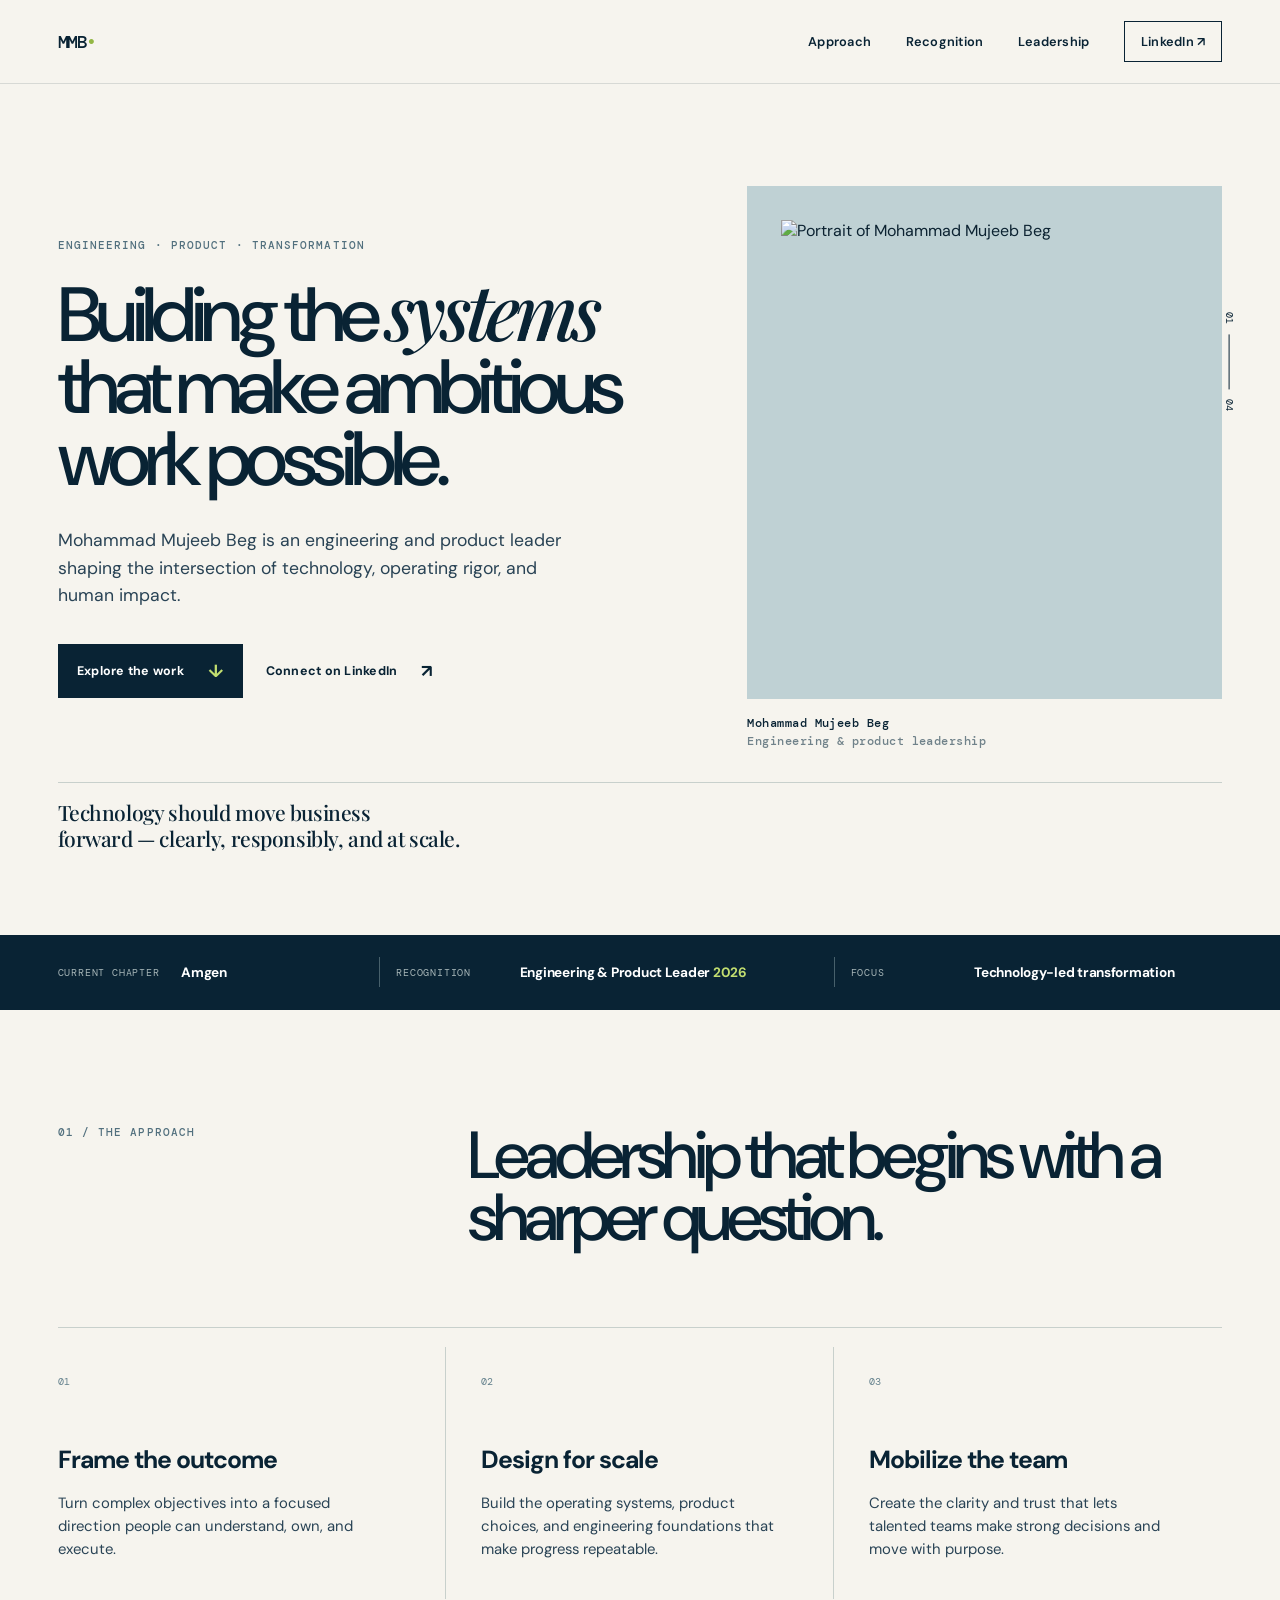
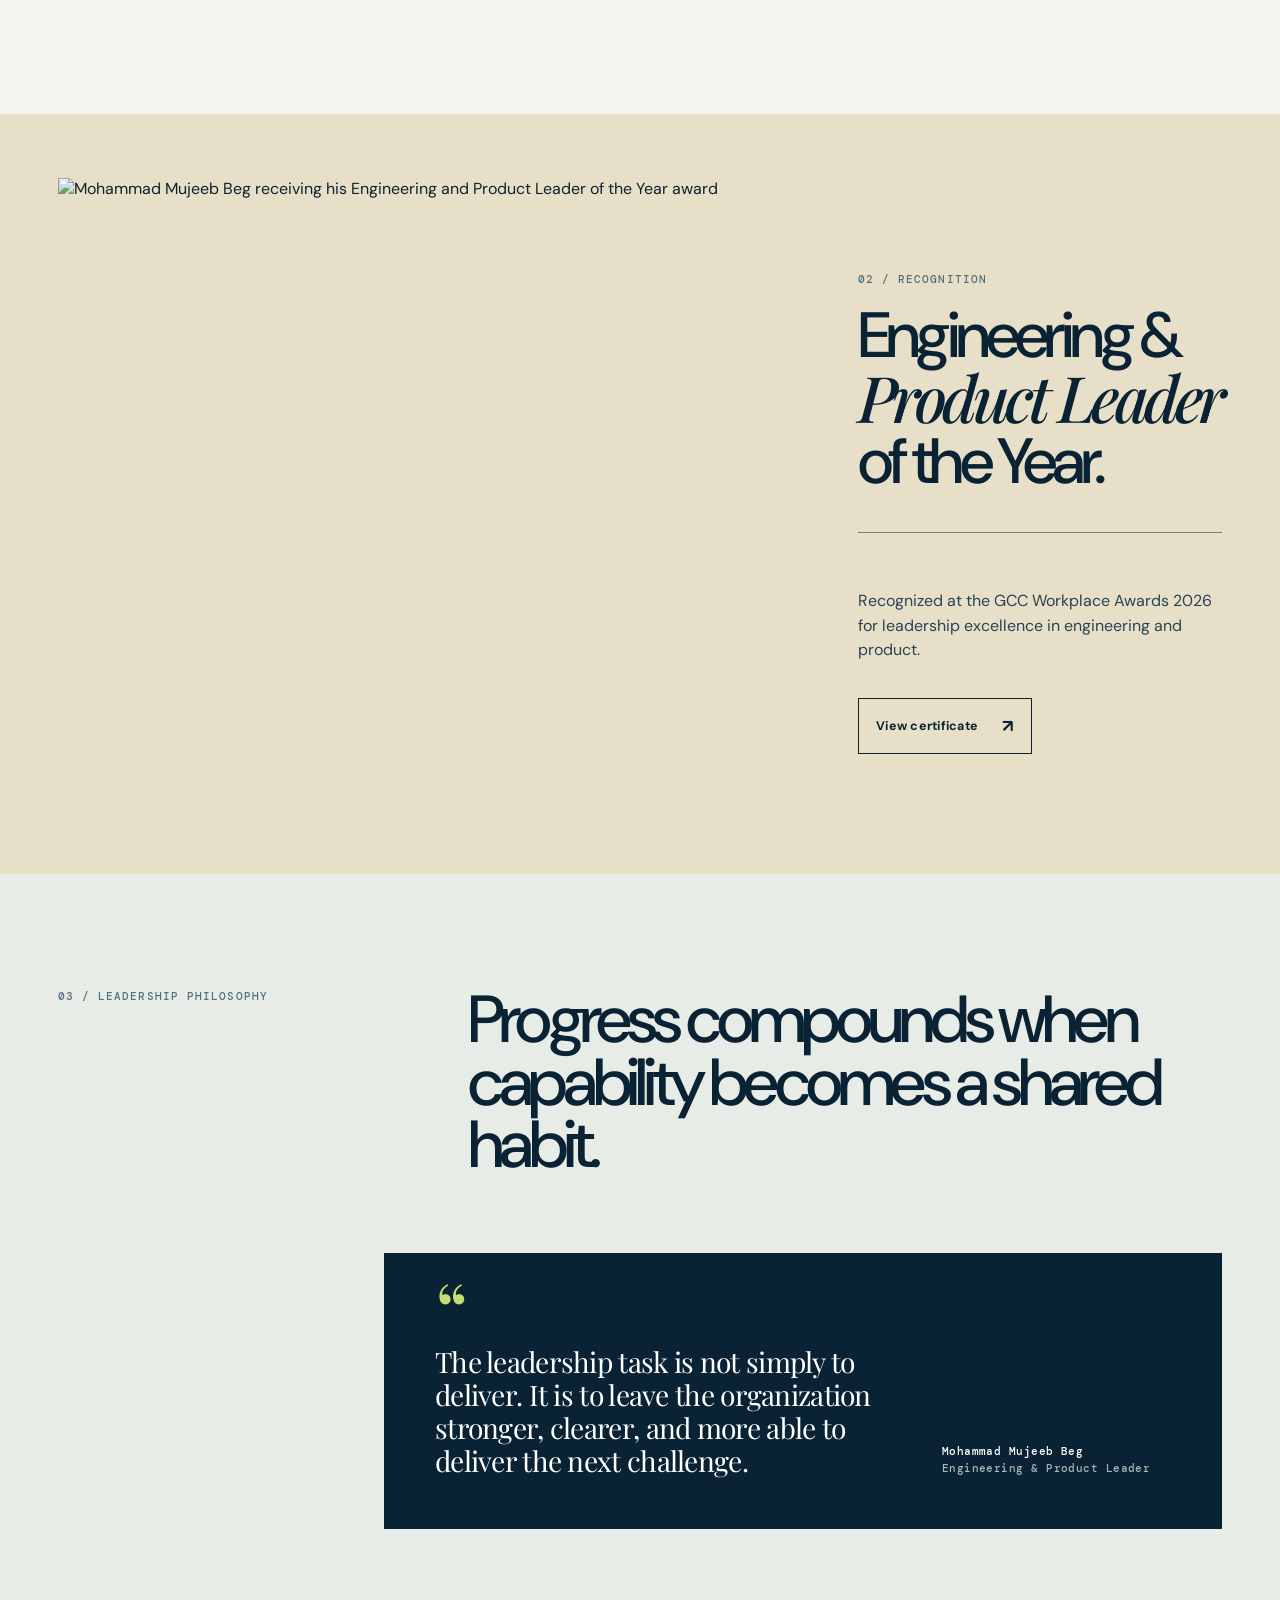
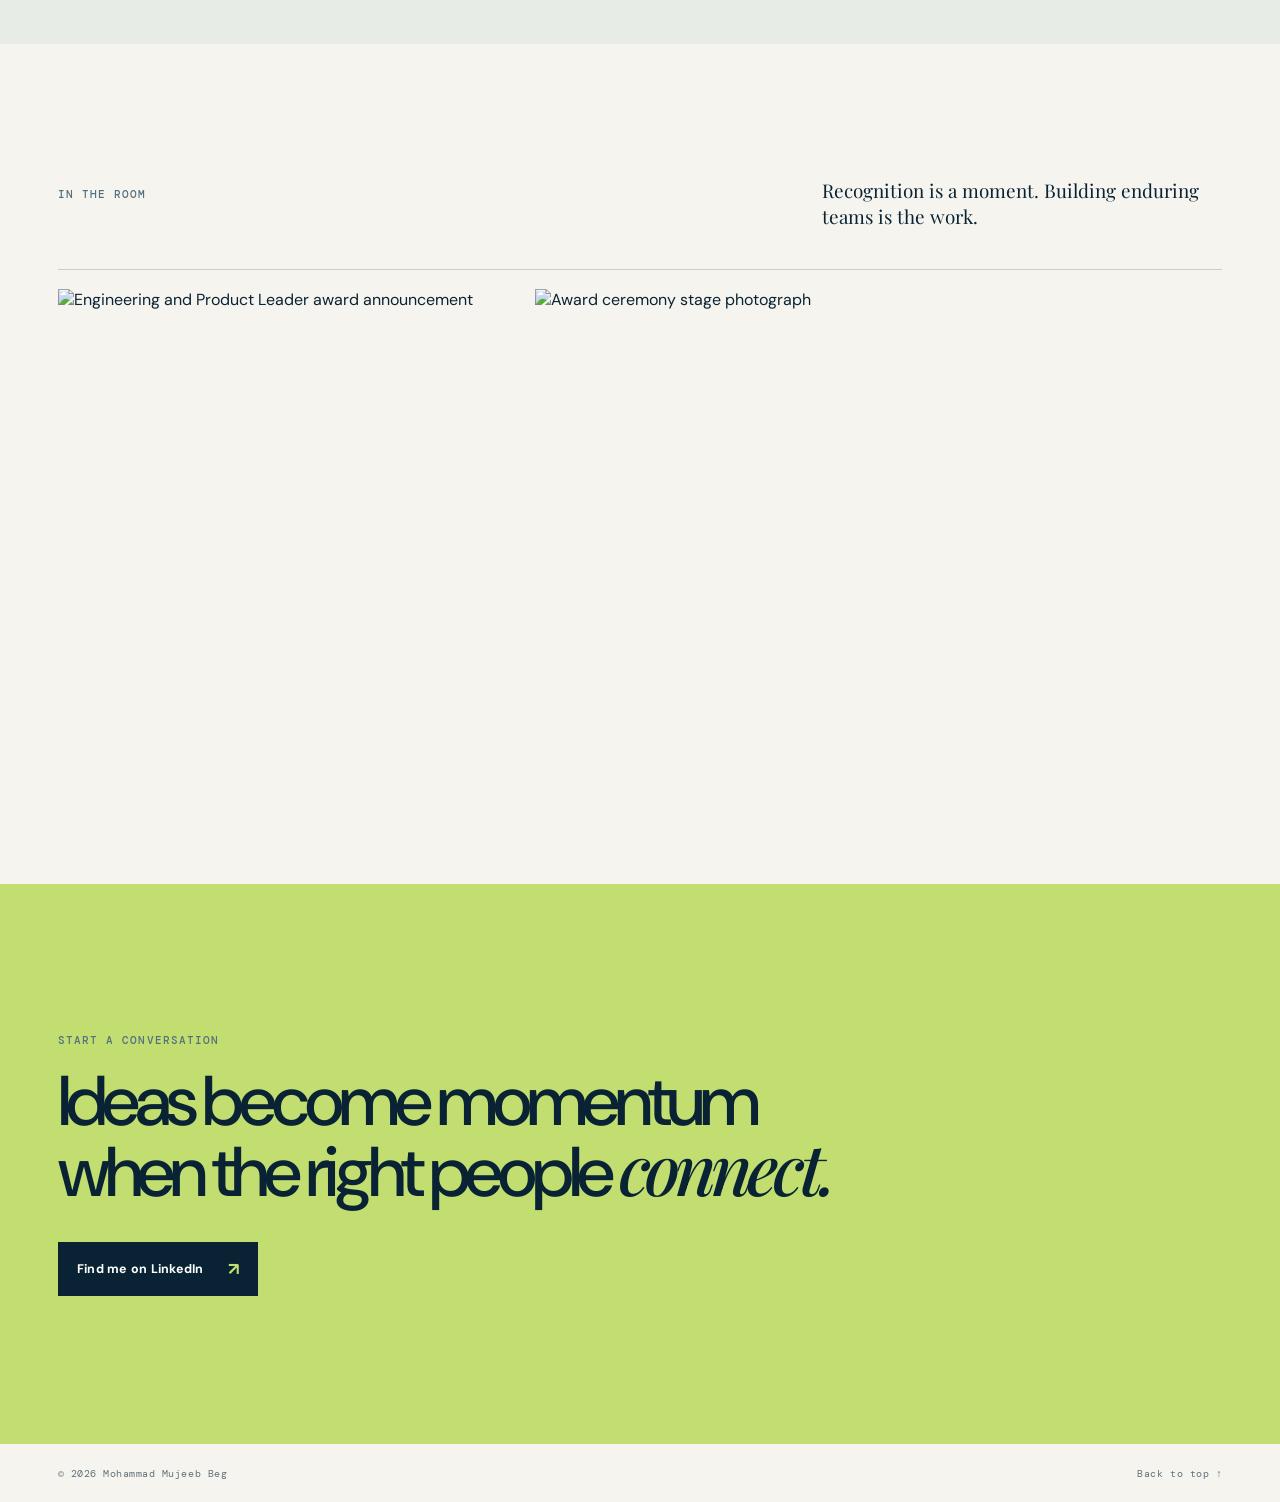
==== commit e7f203ef: "Add files via upload" ====
--- a/index.html
+++ b/index.html
@@ -1,62 +1,117 @@
 <!doctype html>
 <html lang="en">
-<head>
-<meta charset="utf-8">
-<meta name="viewport" content="width=device-width, initial-scale=1">
-<title>Mohammad Mujeeb Beg | Global Commercial Operations & Technology Leader</title>
-<meta name="description" content="Mohammad Mujeeb Beg is a life-sciences technology and global commercial operations leader at Amgen, focused on GCC transformation, AI, product engineering and commercial technology.">
-<meta name="author" content="Mohammad Mujeeb Beg">
-<meta name="robots" content="index, follow, max-image-preview:large">
-<link rel="canonical" href="https://mujeeb1beg-gif.github.io/">
-<meta property="og:type" content="profile">
-<meta property="og:title" content="Mohammad Mujeeb Beg | Global Commercial Operations & Technology Leader">
-<meta property="og:description" content="Life sciences · Global Commercial Operations · GCCs · AI · Product & Engineering">
-<meta property="og:url" content="https://mujeeb1beg-gif.github.io/">
-<meta property="og:image" content="https://mujeeb1beg-gif.github.io/assets/mohammad-mujeeb-beg.png">
-<meta name="twitter:card" content="summary_large_image">
-<meta name="twitter:title" content="Mohammad Mujeeb Beg">
-<meta name="twitter:description" content="Global Commercial Operations & Technology Leader in life sciences.">
-<meta name="twitter:image" content="https://mujeeb1beg-gif.github.io/assets/mohammad-mujeeb-beg.png">
-<script type="application/ld+json">
-{
-  "@context":"https://schema.org",
-  "@type":"Person",
-  "name":"Mohammad Mujeeb Beg",
-  "url":"https://mujeeb1beg-gif.github.io/",
-  "image":"https://mujeeb1beg-gif.github.io/assets/mohammad-mujeeb-beg.png",
-  "jobTitle":"Director – Global Commercial Operations",
-  "worksFor":{"@type":"Organization","name":"Amgen"},
-  "sameAs":["https://www.linkedin.com/in/mujeebbeg/"],
-  "award":["Engineering & Product Leader of the Year — GCC Workplace Awards 2026"],
-  "knowsAbout":["Global Commercial Operations","Life Sciences Technology","GCC Transformation","Artificial Intelligence","Generative AI","Agentic AI","Product Engineering","Omnichannel Operations","Commercial Technology","Data & Analytics","Digital Transformation","Leadership & People"]
-}
-</script>
-<style>
-:root{--navy:#071b2d;--navy2:#0c2940;--ink:#142536;--muted:#617182;--line:#d9e0e7;--paper:#f7f8fa;--white:#fff;--gold:#b78a45;--blue:#1f5875}
-*{box-sizing:border-box}html{scroll-behavior:smooth}body{margin:0;color:var(--ink);background:var(--paper);font-family:Arial,Helvetica,sans-serif;line-height:1.65}a{color:inherit}.wrap{max-width:1240px;margin:auto;padding:0 34px}
-.nav{position:sticky;top:0;z-index:20;background:rgba(7,27,45,.97);border-bottom:1px solid rgba(255,255,255,.12)}.navin{height:70px;display:flex;align-items:center;justify-content:space-between}.brand{color:#fff;font-family:Georgia,serif;font-size:20px;letter-spacing:.01em}.brand b{font-weight:normal}.brandmark{display:inline-block;margin-right:16px;padding-right:16px;border-right:1px solid rgba(255,255,255,.3);font-size:25px}.links{display:flex;gap:24px;color:#e8edf2;font-size:13px}.links a{text-decoration:none}.links a:hover{color:#d9b06a}.linkedin{border:1px solid rgba(255,255,255,.35);padding:5px 8px;border-radius:3px}
-.hero{background:var(--navy);color:#fff}.heroGrid{display:grid;grid-template-columns:1fr 470px;gap:55px;align-items:center;min-height:650px;padding-top:65px;padding-bottom:65px}.eyebrow{font-size:12px;letter-spacing:.18em;text-transform:uppercase;color:#d9b06a;font-weight:700;margin-bottom:22px}.hero h1{font-family:Georgia,'Times New Roman',serif;font-size:clamp(54px,7vw,88px);line-height:.96;font-weight:400;letter-spacing:-.045em;margin:0 0 28px}.heroLead{font-size:21px;line-height:1.5;max-width:690px;color:#dce5ec;margin:0 0 30px}.heroMeta{display:flex;flex-wrap:wrap;gap:0;color:#b9c7d2;font-size:13px;margin-bottom:34px}.heroMeta span{padding:0 14px;border-right:1px solid rgba(255,255,255,.25)}.heroMeta span:first-child{padding-left:0}.heroMeta span:last-child{border:0}.btn{display:inline-block;padding:12px 20px;text-decoration:none;font-size:12px;letter-spacing:.12em;text-transform:uppercase;font-weight:700;border:1px solid #b9c9d5;margin-right:10px}.btnPrimary{background:#fff;color:var(--navy);border-color:#fff}.btnGhost{color:#fff}.portraitFrame{align-self:stretch;display:flex;align-items:center;justify-content:center}.portrait{width:100%;max-width:470px;height:auto;display:block;border-radius:2px;box-shadow:0 25px 70px rgba(0,0,0,.32)}
-.intro{background:#fff;border-bottom:1px solid var(--line)}.introGrid{display:grid;grid-template-columns:1.25fr .75fr;gap:70px;padding:75px 0}.kicker{font-size:11px;text-transform:uppercase;letter-spacing:.18em;color:var(--blue);font-weight:700}.sectionTitle{font-family:Georgia,'Times New Roman',serif;font-size:42px;line-height:1.14;font-weight:400;margin:10px 0 18px;letter-spacing:-.025em}.intro p{font-size:18px;color:#526274;max-width:780px}.quote{border-left:3px solid var(--gold);padding:5px 0 5px 24px;font-family:Georgia,serif;font-size:22px;line-height:1.45;color:var(--navy)}.quote small{display:block;font:12px Arial,sans-serif;color:var(--muted);margin-top:14px;letter-spacing:.05em}
-section{padding:90px 0}.sectionHead{max-width:790px;margin-bottom:48px}.sectionHead p{color:var(--muted);font-size:17px}.two{display:grid;grid-template-columns:1fr 1fr;gap:1px;background:var(--line);border:1px solid var(--line)}.panel{background:#fff;padding:36px}.panel h3{font-family:Georgia,serif;font-weight:400;font-size:25px;margin:0 0 12px}.panel p{color:#5a6979;margin:0}.panel ul{padding-left:20px;color:#5a6979}.focusGrid{display:grid;grid-template-columns:repeat(5,1fr);gap:1px;background:var(--line);border:1px solid var(--line)}.focus{background:#fff;padding:28px 22px;min-height:155px}.focus b{font-family:Georgia,serif;font-weight:400;font-size:19px;display:block;margin-bottom:9px}.focus span{font-size:13px;color:var(--muted)}
-.career{background:#fff}.timeline{border-top:1px solid var(--line)}.role{display:grid;grid-template-columns:170px 1fr;gap:45px;padding:34px 0;border-bottom:1px solid var(--line)}.roleDate{font-size:11px;letter-spacing:.14em;color:var(--blue);font-weight:700}.role h3{font-family:Georgia,serif;font-weight:400;font-size:26px;margin:0}.roleTitle{font-weight:700;margin:5px 0 9px;color:#3b5266}.role p{color:var(--muted);margin:0;max-width:800px}
-.vision{background:#eef2f5}.visionGrid{display:grid;grid-template-columns:.9fr 1.1fr;gap:60px;align-items:start}.numbered{counter-reset:item}.numbered div{display:grid;grid-template-columns:45px 1fr;gap:18px;padding:0 0 30px;margin-bottom:30px;border-bottom:1px solid #ccd5dd}.numbered div:last-child{border-bottom:0}.num{font-size:12px;color:var(--gold);font-weight:700;padding-top:6px}.numbered h3{font-family:Georgia,serif;font-size:23px;font-weight:400;margin:0 0 6px}.numbered p{color:#5b6a79;margin:0}
-.award{background:var(--navy);color:#fff}.awardGrid{display:grid;grid-template-columns:1fr 1fr;gap:55px;align-items:center}.awardImage{width:100%;display:block;border:1px solid rgba(255,255,255,.15)}.award .kicker{color:#d9b06a}.award .sectionTitle{color:#fff}.award p{color:#c5d1db}.awardTag{display:inline-block;border:1px solid rgba(255,255,255,.3);padding:9px 12px;margin-top:15px;font-size:12px;letter-spacing:.08em;text-transform:uppercase;color:#fff}
-.articles{background:#fff}.articleGrid{display:grid;grid-template-columns:repeat(3,1fr);gap:18px}.articleCard{border:1px solid var(--line);padding:28px;min-height:260px;display:flex;flex-direction:column;justify-content:space-between}.articleCard:hover{border-color:#9eabb7}.articleCard .kicker{font-size:10px}.articleCard h3{font-family:Georgia,serif;font-size:23px;line-height:1.22;font-weight:400;margin:12px 0}.articleCard p{font-size:14px;color:var(--muted)}.read{font-size:11px;text-transform:uppercase;letter-spacing:.14em;font-weight:700;color:var(--blue);text-decoration:none}
-.contact{background:#f0f3f5}.contactGrid{display:grid;grid-template-columns:1fr auto;gap:30px;align-items:center}.contact h2{font-family:Georgia,serif;font-size:38px;font-weight:400;margin:8px 0}.contact p{color:var(--muted)}footer{background:#061624;color:#aebdca;padding:30px 0;font-size:12px}.foot{display:flex;justify-content:space-between;gap:20px}.foot strong{color:#fff;font-family:Georgia,serif;font-size:17px;font-weight:400}.foot a{color:#fff;text-decoration:none}
-@media(max-width:950px){.links{display:none}.heroGrid,.introGrid,.visionGrid,.awardGrid{grid-template-columns:1fr}.portraitFrame{order:-1}.portrait{max-width:430px}.focusGrid{grid-template-columns:repeat(2,1fr)}.articleGrid{grid-template-columns:1fr 1fr}.role{grid-template-columns:1fr;gap:8px}.contactGrid{grid-template-columns:1fr}.wrap{padding:0 22px}}
-@media(max-width:620px){.heroGrid{padding-top:42px;min-height:auto}.hero h1{font-size:55px}.heroLead{font-size:18px}.heroMeta span{margin-bottom:8px}.sectionTitle{font-size:34px}.focusGrid,.articleGrid{grid-template-columns:1fr}.two{grid-template-columns:1fr}.panel{padding:27px}.foot{flex-direction:column}}
-</style>
-</head>
-<body>
-<nav class="nav"><div class="wrap navin"><div class="brand"><span class="brandmark">MB</span><b>Mohammad Mujeeb Beg</b></div><div class="links"><a href="#about">About</a><a href="#career">Career</a><a href="#leadership">GCC & Leadership</a><a href="#ai">AI & Technology</a><a href="#recognition">Awards</a><a href="#articles">Perspectives</a><a href="#contact">Contact</a><a class="linkedin" href="https://www.linkedin.com/in/mujeebbeg/" target="_blank" rel="noopener">in</a></div></div></nav>
-<header class="hero"><div class="wrap heroGrid"><div><div class="eyebrow">Life Sciences · Global Commercial Operations · Technology</div><h1>Mohammad<br>Mujeeb Beg</h1><p class="heroLead">Global Commercial Operations & Technology leader focused on building high-performing capabilities at the intersection of life sciences, technology, AI, product and GCC transformation.</p><div class="heroMeta"><span>Amgen India</span><span>Director – Global Commercial Operations</span><span>Hyderabad, India</span></div><a class="btn btnPrimary" href="#about">Explore profile</a><a class="btn btnGhost" href="https://www.linkedin.com/in/mujeebbeg/" target="_blank" rel="noopener">LinkedIn ↗</a></div><div class="portraitFrame"><img class="portrait" src="assets/mohammad-mujeeb-beg.png" alt="Mohammad Mujeeb Beg" width="1536" height="1518"></div></div></header>
-<section id="about" class="intro"><div class="wrap introGrid"><div><div class="kicker">Executive profile</div><h2 class="sectionTitle">Business outcomes first. Technology as a force multiplier.</h2><p>Mohammad Mujeeb Beg is a life-sciences technology and global commercial operations leader based in Hyderabad, India. At Amgen, he focuses on scaling technology and business capabilities that support global commercial and corporate functions.</p><p>His career spans more than 18 years across life sciences and technology, with experience across commercial technology, omnichannel operations, digital transformation, data, product management, engineering and global stakeholder leadership.</p></div><div class="quote">“The strongest technology organizations are built to solve business problems—not simply to deliver technology.”<small>— Mohammad Mujeeb Beg</small></div></div></section>
-<section><div class="wrap"><div class="sectionHead"><div class="kicker">Focus areas</div><h2 class="sectionTitle">Where technology, business and people meet.</h2><p>A practical leadership agenda centered on differentiated capabilities, measurable enterprise value and sustainable scale.</p></div><div class="focusGrid"><div class="focus"><b>Global Commercial Operations</b><span>Connecting technology capabilities to global commercial priorities.</span></div><div class="focus"><b>Life Sciences Technology</b><span>Digital and technology capabilities for complex life-sciences organizations.</span></div><div class="focus"><b>GCC Transformation</b><span>Moving from execution centers toward strategic capability hubs.</span></div><div class="focus"><b>AI & Generative AI</b><span>Turning experimentation into responsible, scalable enterprise capability.</span></div><div class="focus"><b>Product & Engineering</b><span>Building teams and operating models that scale with quality and speed.</span></div><div class="focus"><b>Commercial Technology</b><span>Technology foundations for modern commercial organizations.</span></div><div class="focus"><b>Omnichannel Operations</b><span>Customer engagement, orchestration and digital execution.</span></div><div class="focus"><b>Data & Analytics</b><span>Using data to improve decisions, experiences and outcomes.</span></div><div class="focus"><b>Digital Transformation</b><span>Modernizing operating models, platforms and ways of working.</span></div><div class="focus"><b>Leadership & People</b><span>High-performing teams, product thinking and organizational scale.</span></div></div></div></section>
-<section id="career" class="career"><div class="wrap"><div class="sectionHead"><div class="kicker">Career</div><h2 class="sectionTitle">18+ years across life sciences and technology.</h2><p>Experience across global pharmaceutical organizations and technology services, with a career increasingly focused on commercial technology, product and engineering leadership.</p></div><div class="timeline"><div class="role"><div class="roleDate">CURRENT</div><div><h3>Amgen India</h3><div class="roleTitle">Director – Global Commercial Operations</div><p>Building and scaling technology and business capabilities supporting global commercial and corporate functions, with a focus on software, data, product and digital capabilities.</p></div></div><div class="role"><div class="roleDate">PREVIOUS</div><div><h3>Eli Lilly</h3><div class="roleTitle">Associate Director – Omnichannel Operations</div><p>Led omnichannel operations and technology capabilities supporting global Commercial and Medical organizations, including omnichannel orchestration, dynamic targeting, marketing technology and agile product delivery.</p></div></div><div class="role"><div class="roleDate">EARLIER</div><div><h3>Novartis · Atos · TCS</h3><div class="roleTitle">Life Sciences, Digital & Technology</div><p>Progressive roles across technology, digital solutions, life sciences and global stakeholder management, including international experience working with global teams.</p></div></div></div></div></section>
-<section id="leadership" class="vision"><div class="wrap visionGrid"><div><div class="kicker">GCC & leadership</div><h2 class="sectionTitle">From execution centers to value-creating capability hubs.</h2><p style="color:#5b6a79">A modern GCC should be measured by differentiated capabilities, innovation and measurable enterprise value—not simply delivery volume.</p></div><div class="numbered"><div><div class="num">01</div><div><h3>Build the capability</h3><p>Define the technology, product, data or AI capabilities the organization should own and continuously improve.</p></div></div><div><div class="num">02</div><div><h3>Start with the business problem</h3><p>Keep technology teams close to business outcomes, customer needs and strategic priorities.</p></div></div><div><div class="num">03</div><div><h3>Measure enterprise value</h3><p>Track impact through speed, quality, experience, productivity, innovation and business outcomes.</p></div></div><div><div class="num">04</div><div><h3>Scale people and product</h3><p>Use product thinking, engineering discipline, leadership and organization design to create sustainable scale.</p></div></div></div></div></section>
-<section id="ai"><div class="wrap"><div class="sectionHead"><div class="kicker">AI & technology</div><h2 class="sectionTitle">Turning AI experimentation into enterprise capability.</h2><p>Generative AI and agentic AI can create meaningful value in life sciences, but sustainable impact requires the right data, technology, governance, talent and operating model.</p></div><div class="two"><div class="panel"><h3>Where the opportunity sits</h3><ul><li>AI-enabled commercial operations</li><li>Data and analytics acceleration</li><li>Digital customer engagement</li><li>Automation and workflow intelligence</li><li>Product and engineering productivity</li></ul></div><div class="panel"><h3>What makes scale different</h3><p>Enterprise AI is not only a model-selection exercise. The differentiator is the operating system around the model: trusted data, responsible governance, strong product ownership, engineering foundations, adoption and measurable business outcomes.</p></div></div></div></section>
-<section id="recognition" class="award"><div class="wrap awardGrid"><div><div class="kicker">Recognition</div><h2 class="sectionTitle">Engineering & Product Leader of the Year — 2026</h2><p>Recognized at the GCC Workplace Awards 2026 for Engineering & Product Leadership. The award reflects recognition within the global capability center ecosystem.</p><div class="awardTag">GCC Workplace Awards 2026 · Initiative by Zyoin Group</div></div><div><img class="awardImage" src="assets/engineering-product-leader-award-2026.jpg" alt="Mohammad Mujeeb Beg receiving Engineering and Product Leader of the Year recognition at GCC Workplace Awards 2026"></div></div></section>
-<section id="articles" class="articles"><div class="wrap"><div class="sectionHead"><div class="kicker">Perspectives</div><h2 class="sectionTitle">Ideas on the future of life-sciences technology.</h2><p>Long-form perspectives on GCCs, AI, product engineering and commercial technology.</p></div><div class="articleGrid"><article class="articleCard"><div><div class="kicker">GCC & Leadership</div><h3>From Execution to Enterprise Value: The Next Evolution of Pharma GCCs</h3><p>How GCCs can become strategic enterprise capability hubs.</p></div><a class="read" href="articles/pharma-gcc-enterprise-value.html">Read perspective →</a></article><article class="articleCard"><div><div class="kicker">AI & Technology</div><h3>AI in Life Sciences: Moving From Experiments to Enterprise Scale</h3><p>What organizations need beyond the technology itself.</p></div><a class="read" href="articles/ai-life-sciences-enterprise-scale.html">Read perspective →</a></article><article class="articleCard"><div><div class="kicker">Product & Engineering</div><h3>Building Product & Engineering Organizations Inside Pharma GCCs</h3><p>Designing teams and operating models for scalable capability.</p></div><a class="read" href="articles/product-engineering-pharma-gcc.html">Read perspective →</a></article><article class="articleCard"><div><div class="kicker">Commercial Technology</div><h3>The Future of Commercial Technology in Life Sciences</h3><p>Why commercial technology is becoming a strategic capability.</p></div><a class="read" href="articles/future-commercial-technology.html">Read perspective →</a></article><article class="articleCard"><div><div class="kicker">Leadership</div><h3>What Makes a High-Performing GCC?</h3><p>Leadership, organization design, talent, technology and business partnership.</p></div><a class="read" href="articles/high-performing-gcc.html">Read perspective →</a></article></div></div></section>
-<section id="contact" class="contact"><div class="wrap contactGrid"><div><div class="kicker">Connect</div><h2>Conversations on technology, GCCs and life sciences.</h2><p>For professional conversations, speaking and industry perspectives, connect via LinkedIn.</p></div><a class="btn btnPrimary" href="https://www.linkedin.com/in/mujeebbeg/" target="_blank" rel="noopener">Connect on LinkedIn ↗</a></div></section>
-<footer><div class="wrap foot"><div><strong>Mohammad Mujeeb Beg</strong><br>Global Commercial Operations & Technology · Life Sciences · GCC · AI</div><div><a href="https://www.linkedin.com/in/mujeebbeg/" target="_blank" rel="noopener">LinkedIn ↗</a></div></div></footer>
-</body></html>
+  <head>
+    <meta charset="UTF-8" />
+    <meta name="viewport" content="width=device-width, initial-scale=1.0" />
+    <meta name="description" content="Mohammad Mujeeb Beg — engineering and product leader." />
+    <meta name="theme-color" content="#081f2e" />
+    <title>Mohammad Mujeeb Beg | Engineering & Product Leadership</title>
+    <link rel="preconnect" href="https://fonts.googleapis.com" />
+    <link rel="preconnect" href="https://fonts.gstatic.com" crossorigin />
+    <link href="https://fonts.googleapis.com/css2?family=DM+Mono:wght@400;500&family=DM+Sans:opsz,wght@9..40,400;9..40,500;9..40,600;9..40,700&family=Playfair+Display:ital,wght@0,500;0,600;1,500&display=swap" rel="stylesheet" />
+    <link rel="stylesheet" href="styles.css" />
+  </head>
+  <body>
+    <a class="skip-link" href="#main">Skip to content</a>
+    <header class="site-header">
+      <a class="wordmark" href="#top" aria-label="Home">MMB<span>•</span></a>
+      <button class="menu-toggle" aria-expanded="false" aria-controls="site-nav">Menu <span></span></button>
+      <nav id="site-nav" class="site-nav" aria-label="Main navigation">
+        <a href="#approach">Approach</a>
+        <a href="#recognition">Recognition</a>
+        <a href="#leadership">Leadership</a>
+        <a class="nav-contact" href="https://www.linkedin.com/in/mujeebbeg/" target="_blank" rel="noreferrer">LinkedIn ↗</a>
+      </nav>
+    </header>
+
+    <main id="main">
+      <section class="hero" id="top">
+        <div class="hero-copy reveal">
+          <p class="eyebrow">Engineering · Product · Transformation</p>
+          <h1>Building the <em>systems</em> that make ambitious work possible.</h1>
+          <p class="lede">Mohammad Mujeeb Beg is an engineering and product leader shaping the intersection of technology, operating rigor, and human impact.</p>
+          <div class="hero-actions">
+            <a class="button button-primary" href="#approach">Explore the work <span>↓</span></a>
+            <a class="button button-text" href="https://www.linkedin.com/in/mujeebbeg/" target="_blank" rel="noreferrer">Connect on LinkedIn <span>↗</span></a>
+          </div>
+        </div>
+        <div class="hero-image reveal reveal-delay">
+          <div class="portrait-frame">
+            <img src="assets/mujeeb-portrait.png" alt="Portrait of Mohammad Mujeeb Beg" />
+          </div>
+          <p class="image-caption">Mohammad Mujeeb Beg<br /><span>Engineering & product leadership</span></p>
+          <div class="hero-index" aria-hidden="true"><span>01</span><i></i><span>04</span></div>
+        </div>
+        <div class="hero-statement">Technology should move business<br />forward — clearly, responsibly, and at scale.</div>
+      </section>
+
+      <section class="proof-band" aria-label="Key credentials">
+        <p>Current chapter</p><strong>Amgen</strong>
+        <i></i>
+        <p>Recognition</p><strong>Engineering & Product Leader <span>2026</span></strong>
+        <i></i>
+        <p>Focus</p><strong>Technology-led transformation</strong>
+      </section>
+
+      <section id="approach" class="approach section-pad">
+        <div class="section-intro reveal">
+          <p class="eyebrow">01 / The approach</p>
+          <h2>Leadership that begins with a sharper question.</h2>
+        </div>
+        <div class="approach-grid">
+          <article class="approach-card reveal">
+            <span>01</span><h3>Frame the outcome</h3>
+            <p>Turn complex objectives into a focused direction people can understand, own, and execute.</p>
+          </article>
+          <article class="approach-card reveal reveal-delay">
+            <span>02</span><h3>Design for scale</h3>
+            <p>Build the operating systems, product choices, and engineering foundations that make progress repeatable.</p>
+          </article>
+          <article class="approach-card reveal reveal-delay-2">
+            <span>03</span><h3>Mobilize the team</h3>
+            <p>Create the clarity and trust that lets talented teams make strong decisions and move with purpose.</p>
+          </article>
+        </div>
+      </section>
+
+      <section id="recognition" class="recognition">
+        <div class="award-image reveal"><img src="assets/award-stage.jpg" alt="Mohammad Mujeeb Beg receiving his Engineering and Product Leader of the Year award" /></div>
+        <div class="award-copy reveal reveal-delay">
+          <p class="eyebrow">02 / Recognition</p>
+          <h2>Engineering &<br /><em>Product Leader</em><br />of the Year.</h2>
+          <div class="award-rule"></div>
+          <p>Recognized at the GCC Workplace Awards 2026 for leadership excellence in engineering and product.</p>
+          <a class="button button-outline" href="assets/leadership-excellence-certificate.jpg" target="_blank">View certificate <span>↗</span></a>
+        </div>
+      </section>
+
+      <section id="leadership" class="leadership section-pad">
+        <div class="section-intro reveal">
+          <p class="eyebrow">03 / Leadership philosophy</p>
+          <h2>Progress compounds when capability becomes a shared habit.</h2>
+        </div>
+        <div class="quote-panel reveal">
+          <div><span class="quote-mark">“</span><p>The leadership task is not simply to deliver. It is to leave the organization stronger, clearer, and more able to deliver the next challenge.</p></div>
+          <p class="quote-attribution">Mohammad Mujeeb Beg<br /><span>Engineering & Product Leader</span></p>
+        </div>
+      </section>
+
+      <section class="gallery section-pad">
+        <div class="gallery-head reveal"><p class="eyebrow">In the room</p><p>Recognition is a moment. Building enduring teams is the work.</p></div>
+        <div class="gallery-grid">
+          <figure class="reveal"><img src="assets/award-announcement.jpg" alt="Engineering and Product Leader award announcement" /></figure>
+          <figure class="reveal reveal-delay"><img src="assets/award-stage.jpg" alt="Award ceremony stage photograph" /></figure>
+        </div>
+      </section>
+
+      <section class="contact">
+        <p class="eyebrow">Start a conversation</p>
+        <h2>Ideas become momentum<br />when the right people <em>connect.</em></h2>
+        <a class="button button-light" href="https://www.linkedin.com/in/mujeebbeg/" target="_blank" rel="noreferrer">Find me on LinkedIn <span>↗</span></a>
+      </section>
+    </main>
+
+    <footer><p>© <span id="year"></span> Mohammad Mujeeb Beg</p><a href="#top">Back to top ↑</a></footer>
+    <script src="script.js"></script>
+  </body>
+</html>
--- a/styles.css
+++ b/styles.css
@@ -0,0 +1 @@
+:root{--ink:#092334;--ink-soft:#294355;--paper:#f6f4ee;--line:#c8d0cc;--lime:#c2de70;--sand:#e8dfc9;--mono:"DM Mono",monospace;--sans:"DM Sans",sans-serif;--serif:"Playfair Display",serif}*{box-sizing:border-box}html{scroll-behavior:smooth}body{margin:0;background:var(--paper);color:var(--ink);font-family:var(--sans);font-size:16px}.skip-link{position:fixed;left:-999px}.skip-link:focus{left:1rem;top:1rem;z-index:99;background:#fff;padding:.7rem}.site-header{height:84px;display:flex;align-items:center;justify-content:space-between;padding:0 4.5vw;border-bottom:1px solid rgba(9,35,52,.13);position:relative;z-index:3}.wordmark{font-family:var(--mono);font-size:1.15rem;font-weight:500;color:inherit;text-decoration:none;letter-spacing:-.08em}.wordmark span{color:#93b744}.site-nav{display:flex;align-items:center;gap:2.15rem}.site-nav a{color:inherit;text-decoration:none;font-size:.8rem;font-weight:600;letter-spacing:.02em}.nav-contact{border:1px solid var(--ink);padding:.7rem 1rem}.menu-toggle{display:none;background:transparent;border:0;color:var(--ink);font:500 .78rem var(--mono);text-transform:uppercase}.hero{min-height:calc(100svh - 84px);padding:8vw 4.5vw 4vw;display:grid;grid-template-columns:minmax(0,1.1fr) minmax(330px,.9fr);grid-template-rows:auto 1fr auto;gap:2rem 6vw;position:relative;overflow:hidden}.hero-copy{max-width:800px;align-self:center}.eyebrow{font:500 .68rem var(--mono);letter-spacing:.1em;text-transform:uppercase;margin:0 0 1.3rem;color:#52707e}.hero h1,.section-intro h2,.award-copy h2,.contact h2{font-size:clamp(3.3rem,6vw,6.9rem);font-weight:500;letter-spacing:-.072em;line-height:.94;margin:0}.hero h1 em,.award-copy h2 em,.contact h2 em{font-family:var(--serif);font-weight:500;letter-spacing:-.07em}.lede{font-size:1.1rem;line-height:1.55;max-width:520px;margin:2rem 0 2.2rem;color:var(--ink-soft)}.hero-actions{display:flex;flex-wrap:wrap;align-items:center;gap:1.4rem}.button{display:inline-flex;align-items:center;gap:1.5rem;text-decoration:none;font-size:.78rem;font-weight:700;letter-spacing:.02em;transition:transform .2s,background .2s,color .2s}.button:hover{transform:translateY(-3px)}.button-primary{padding:1rem 1.2rem;background:var(--ink);color:white}.button-primary span{color:var(--lime);font-size:1.1rem}.button-text{color:var(--ink)}.button-text span,.button-outline span,.button-light span{font-size:1.1rem}.hero-image{align-self:center;position:relative;max-width:475px;width:100%;justify-self:end}.portrait-frame{background:#bfd1d4;padding:2.1rem 2.1rem 0;aspect-ratio:1/1.08;overflow:hidden}.portrait-frame img{width:100%;height:100%;object-fit:cover;object-position:50% 32%;display:block;filter:saturate(.88)}.image-caption{font:500 .72rem var(--mono);letter-spacing:.04em;line-height:1.5;margin:1rem 0 0}.image-caption span{color:#70828a}.hero-index{position:absolute;right:-3.5rem;top:30%;display:flex;align-items:center;gap:.6rem;font:.65rem var(--mono);transform:rotate(90deg)}.hero-index i{width:55px;border-top:1px solid var(--ink)}.hero-statement{grid-column:1/-1;border-top:1px solid var(--line);padding-top:1rem;align-self:end;font:500 clamp(1rem,1.65vw,1.45rem)/1.25 var(--serif);letter-spacing:-.02em}.proof-band{display:grid;grid-template-columns:.65fr 1.1fr auto .65fr 1.8fr auto .65fr 1.5fr;gap:1rem;align-items:center;padding:1.4rem 4.5vw;background:var(--ink);color:#fff}.proof-band p{font:.62rem var(--mono);letter-spacing:.08em;text-transform:uppercase;color:#a6b5b7;margin:0}.proof-band strong{font-size:.85rem;letter-spacing:-.02em}.proof-band strong span{color:var(--lime)}.proof-band i{height:30px;border-left:1px solid #47606b}.section-pad{padding:9vw 4.5vw}.section-intro{display:grid;grid-template-columns:1fr 2.1fr;gap:4vw}.section-intro h2{font-size:clamp(2.7rem,5.2vw,5.7rem);max-width:900px}.approach-grid{margin-top:6vw;display:grid;grid-template-columns:repeat(3,1fr);border-top:1px solid var(--line)}.approach-card{padding:1.4rem 2.2rem 1.4rem 0;min-height:245px;border-right:1px solid var(--line);margin-top:1.2rem}.approach-card:not(:first-child){padding-left:2.2rem}.approach-card:last-child{border:0}.approach-card span{font:.65rem var(--mono);color:#63808c}.approach-card h3{font-size:1.55rem;letter-spacing:-.04em;margin:3.3rem 0 1rem}.approach-card p{color:var(--ink-soft);max-width:300px;line-height:1.55;font-size:.93rem}.recognition{background:var(--sand);display:grid;grid-template-columns:1.2fr .8fr;min-height:760px}.award-image{padding:5vw 0 5vw 4.5vw}.award-image img{width:100%;height:100%;display:block;object-fit:cover;filter:saturate(.78)}.award-copy{padding:8vw 4.5vw 5vw 7vw;display:flex;flex-direction:column;align-items:flex-start;justify-content:center}.award-copy h2{font-size:clamp(2.9rem,5vw,5.5rem)}.award-rule{height:1px;background:#75817b;width:100%;margin:2.5rem 0}.award-copy>p:not(.eyebrow){line-height:1.55;color:var(--ink-soft);max-width:360px}.button-outline{border:1px solid var(--ink);padding:1rem 1.1rem;color:var(--ink);margin-top:1.2rem}.leadership{background:#e8ece6}.quote-panel{margin:6vw 0 0 auto;width:72%;background:var(--ink);color:white;padding:4vw;display:grid;grid-template-columns:2fr 1fr;gap:3rem}.quote-mark{font:5rem/0 var(--serif);color:var(--lime);display:block;margin:.3rem 0 2.2rem}.quote-panel p{font:clamp(1.4rem,2.2vw,2.3rem)/1.18 var(--serif);letter-spacing:-.025em;margin:0}.quote-panel .quote-attribution{align-self:end;font:500 .7rem/1.55 var(--mono);letter-spacing:.04em}.quote-attribution span{color:#a5b4b6}.gallery{padding-bottom:0}.gallery-head{display:flex;justify-content:space-between;align-items:baseline;border-bottom:1px solid var(--line);padding-bottom:1.2rem}.gallery-head p:last-child{font:1.18rem/1.4 var(--serif);max-width:400px}.gallery-grid{display:grid;grid-template-columns:.8fr 1.2fr;gap:1.2rem;margin-top:1.2rem}.gallery figure{margin:0;height:480px;overflow:hidden}.gallery figure img{width:100%;height:100%;object-fit:cover;transition:transform .7s}.gallery figure:hover img{transform:scale(1.035)}.gallery figure:first-child img{object-position:50% 34%}.contact{margin-top:9vw;background:var(--lime);padding:9vw 4.5vw;min-height:560px;display:flex;flex-direction:column;justify-content:center}.contact h2{font-size:clamp(3rem,5.5vw,6.2rem);max-width:1100px}.button-light{background:var(--ink);color:#fff;padding:1rem 1.2rem;width:max-content;margin-top:2.3rem}.button-light span{color:var(--lime)}footer{padding:1.4rem 4.5vw;display:flex;justify-content:space-between;font:.65rem var(--mono);letter-spacing:.05em;color:#60727c}footer p{margin:0}footer a{color:inherit;text-decoration:none}.reveal{opacity:0;transform:translateY(22px);transition:opacity .75s ease,transform .75s ease}.reveal.is-visible{opacity:1;transform:translateY(0)}.reveal-delay{transition-delay:.13s}.reveal-delay-2{transition-delay:.25s}@media(max-width:760px){.site-header{height:70px;padding:0 6vw}.menu-toggle{display:flex;gap:.5rem;align-items:center}.menu-toggle span{display:block;width:15px;border-top:1px solid}.site-nav{display:none;position:absolute;top:70px;left:0;right:0;background:var(--paper);padding:1.4rem 6vw 2rem;flex-direction:column;align-items:flex-start;gap:1.2rem;border-bottom:1px solid var(--line)}.site-nav.open{display:flex}.hero{min-height:auto;padding:14vw 6vw 6vw;display:flex;flex-direction:column;gap:3rem}.hero h1{font-size:clamp(3.2rem,14vw,5rem)}.hero-image{align-self:flex-start;max-width:none;width:88%}.hero-index{display:none}.hero-statement{width:100%;font-size:1.1rem}.proof-band{padding:1.7rem 6vw;display:block}.proof-band i{display:block;width:28px;height:auto;border-left:0;border-top:1px solid #47606b;margin:1.1rem 0}.proof-band p{margin-bottom:.25rem}.section-pad{padding:18vw 6vw}.section-intro{display:block}.section-intro .eyebrow{margin-bottom:2rem}.section-intro h2{font-size:clamp(2.8rem,11.5vw,4.4rem)}.approach-grid{display:block;margin-top:3rem}.approach-card,.approach-card:not(:first-child){padding:1.4rem 0 2rem;border-right:0;border-bottom:1px solid var(--line);min-height:0;margin:0}.approach-card h3{margin:2rem 0 .8rem}.recognition{display:block}.award-image{padding:0;height:420px}.award-copy{padding:16vw 6vw}.award-copy h2{font-size:3.5rem}.quote-panel{width:100%;padding:2.2rem;display:block;margin-top:3rem}.quote-panel .quote-attribution{margin-top:2.5rem}.gallery-head{display:block}.gallery-grid{display:block}.gallery figure{height:300px;margin-bottom:1rem}.contact{margin-top:18vw;padding:18vw 6vw;min-height:430px}footer{padding:1.4rem 6vw}.hero-actions{gap:1rem}.button{font-size:.72rem}}
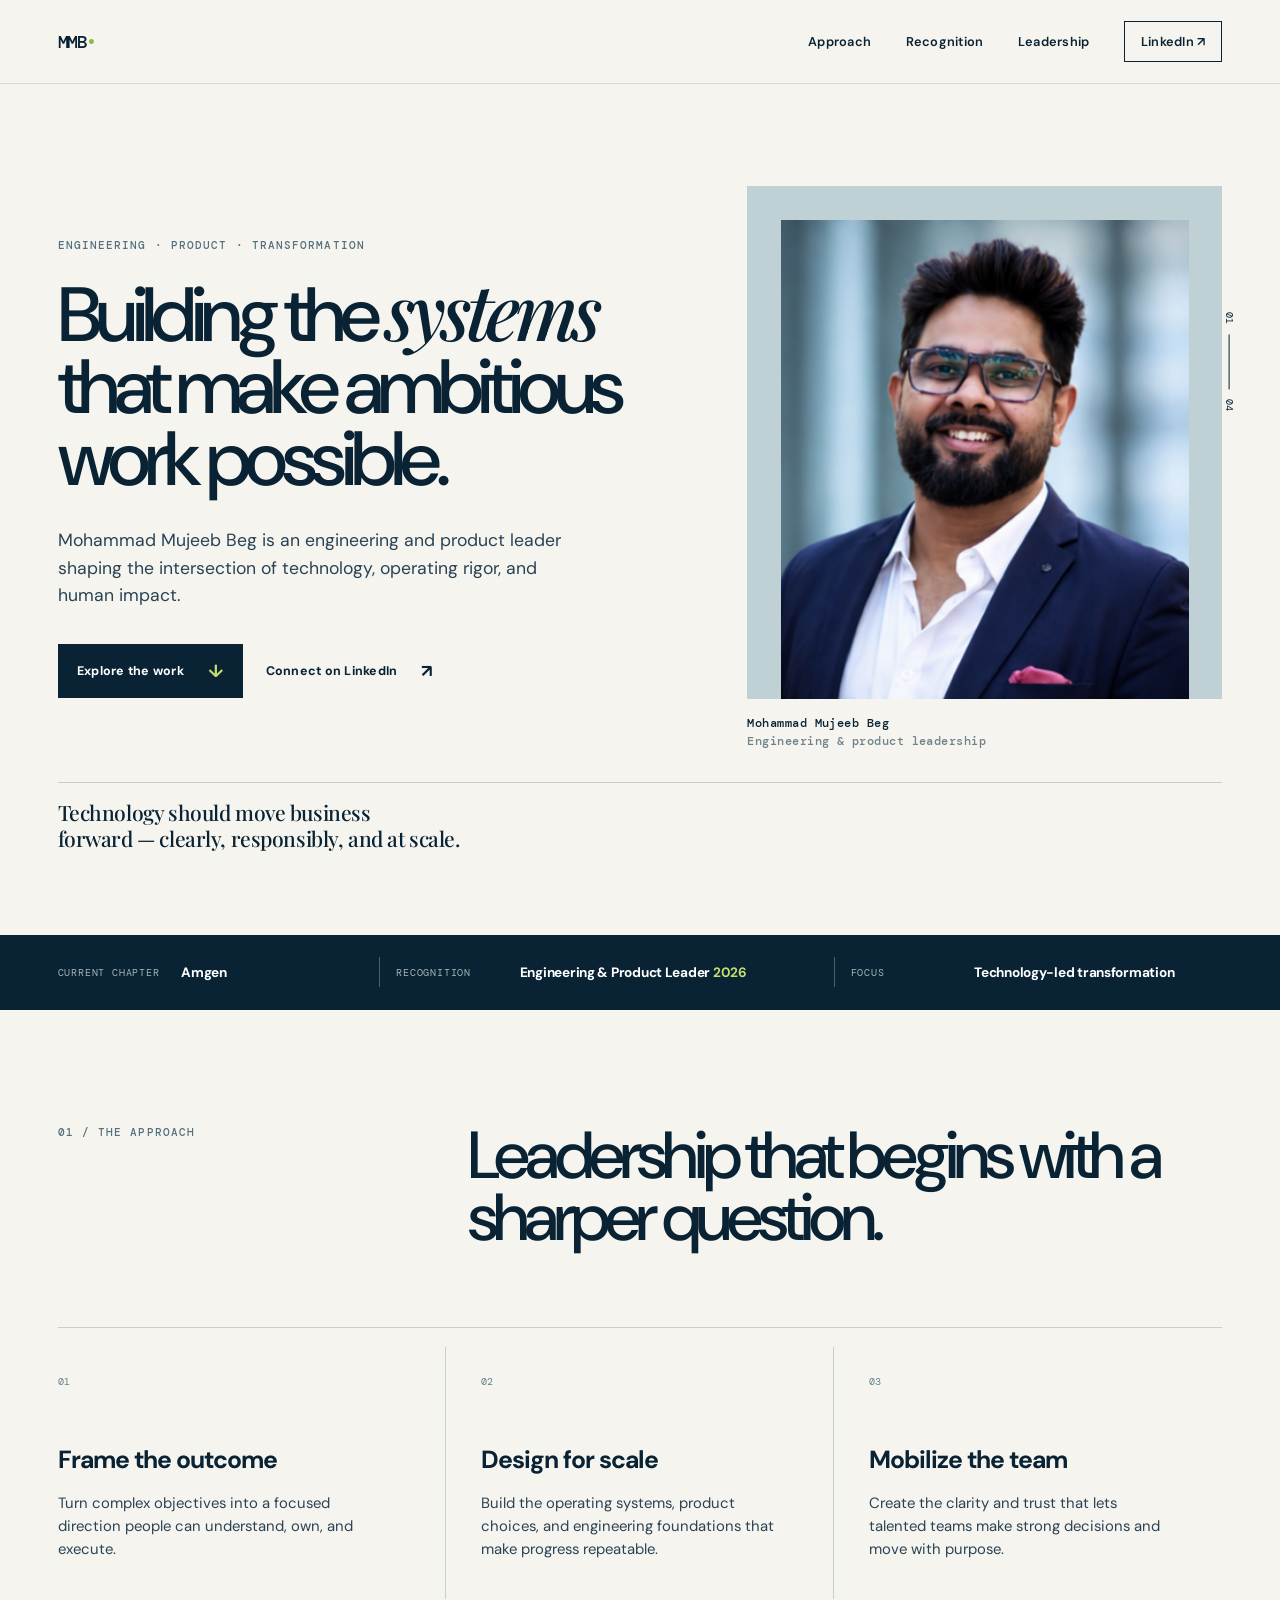
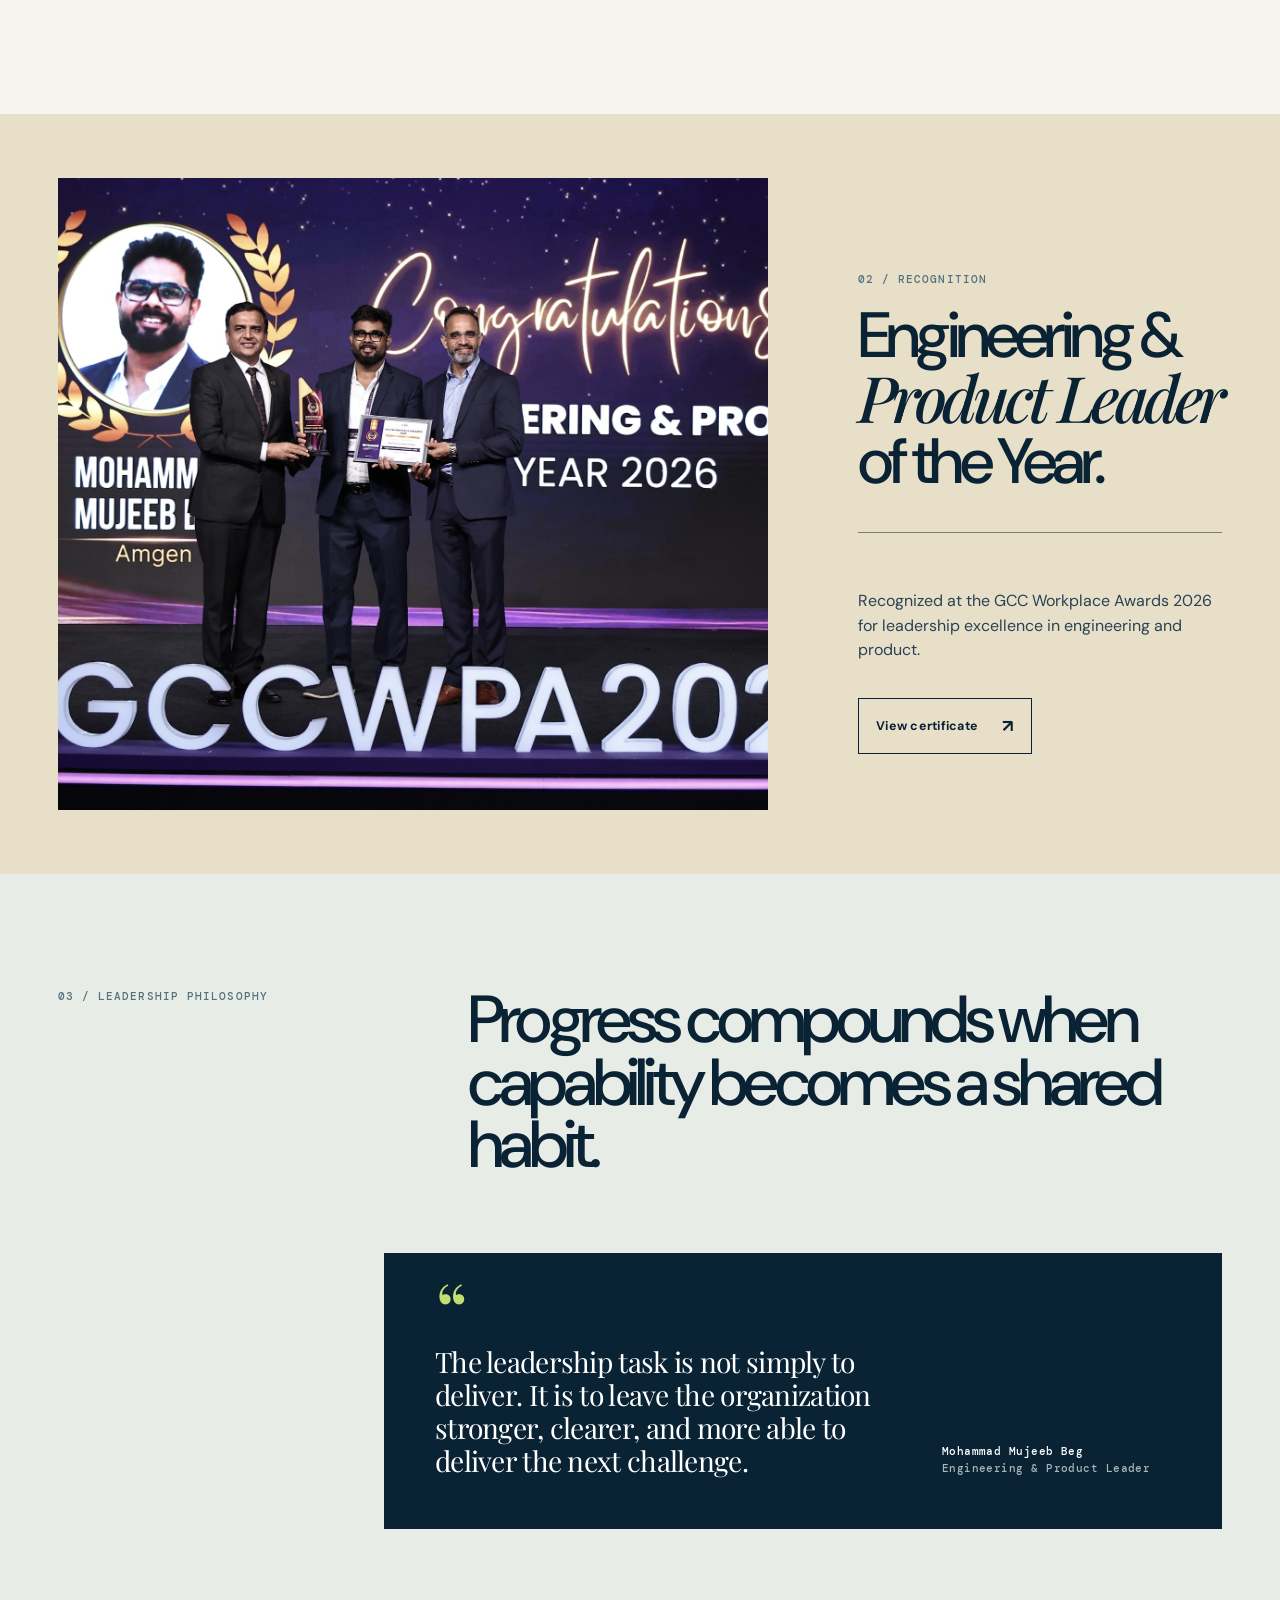
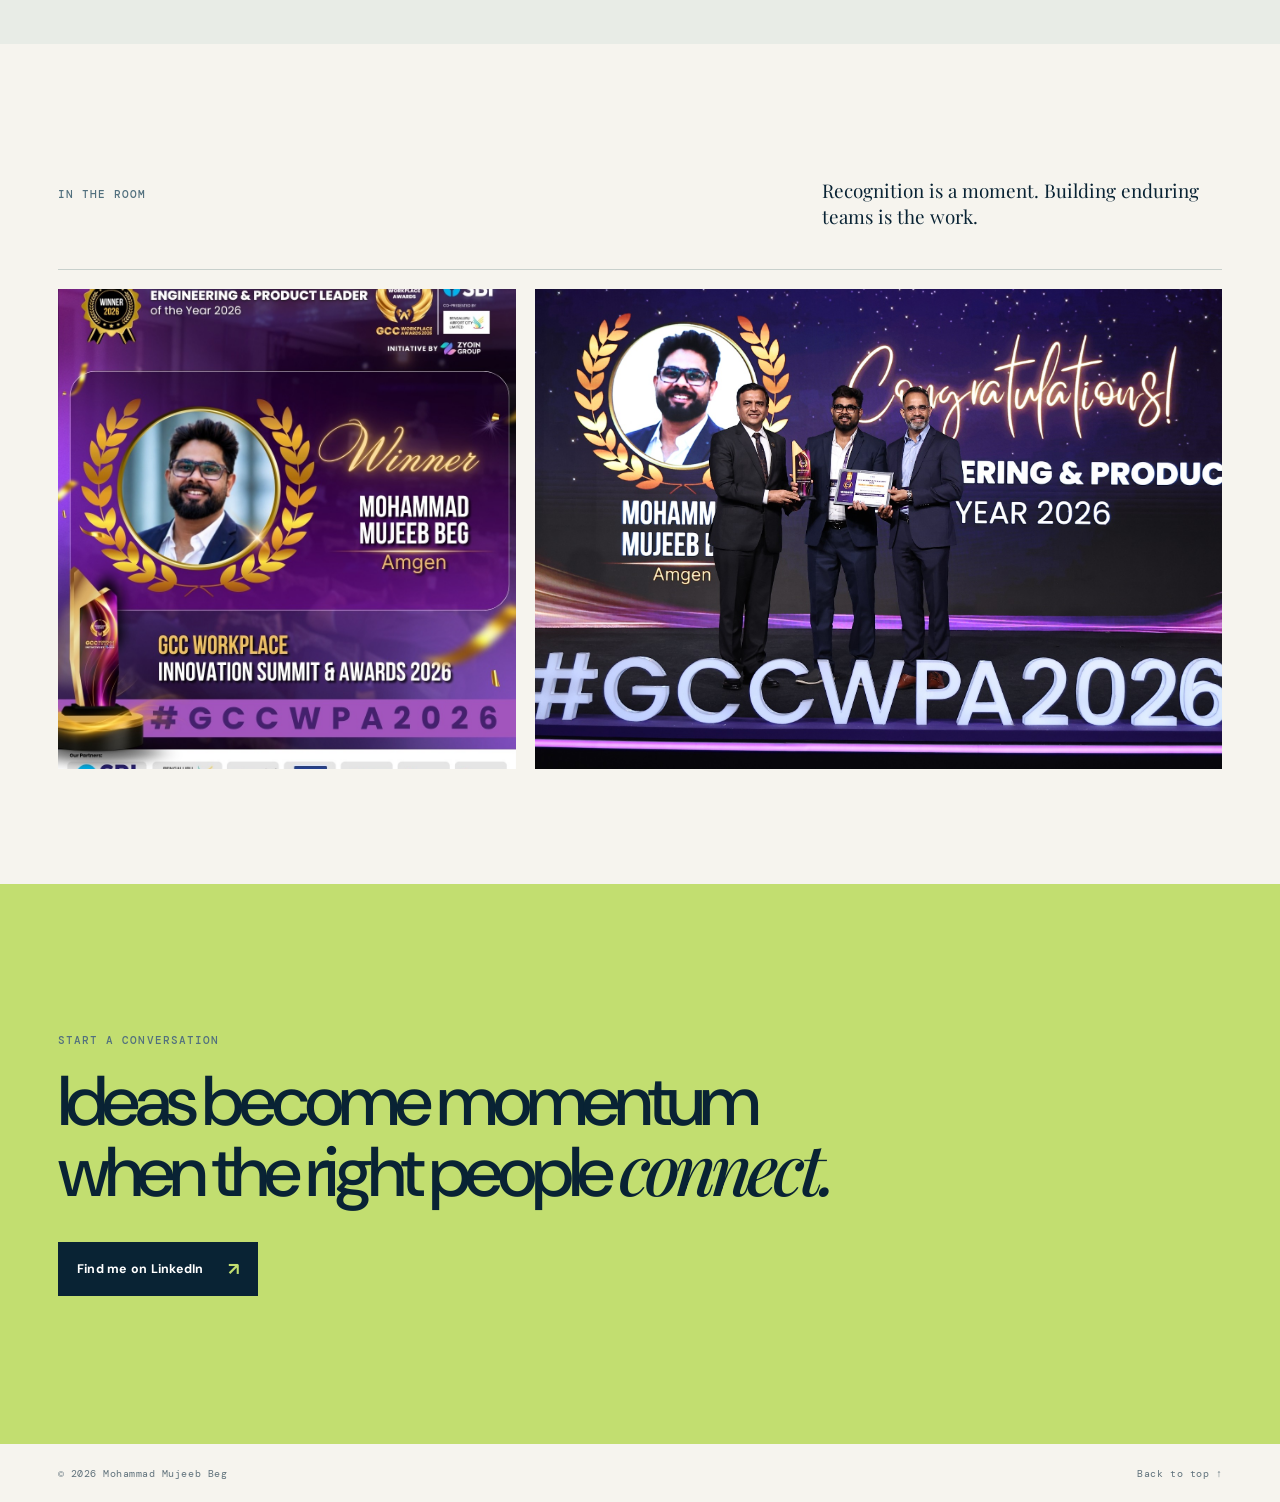
==== commit 63b03ca5: "Update index.html" ====
--- a/index.html
+++ b/index.html
@@ -37,7 +37,7 @@
         </div>
         <div class="hero-image reveal reveal-delay">
           <div class="portrait-frame">
-            <img src="assets/mujeeb-portrait.png" alt="Portrait of Mohammad Mujeeb Beg" />
+            <img src="/mujeeb-portrait.png" alt="Portrait of Mohammad Mujeeb Beg" />
           </div>
           <p class="image-caption">Mohammad Mujeeb Beg<br /><span>Engineering & product leadership</span></p>
           <div class="hero-index" aria-hidden="true"><span>01</span><i></i><span>04</span></div>
@@ -75,13 +75,13 @@
       </section>
 
       <section id="recognition" class="recognition">
-        <div class="award-image reveal"><img src="assets/award-stage.jpg" alt="Mohammad Mujeeb Beg receiving his Engineering and Product Leader of the Year award" /></div>
+        <div class="award-image reveal"><img src="/award-stage.jpg" alt="Mohammad Mujeeb Beg receiving his Engineering and Product Leader of the Year award" /></div>
         <div class="award-copy reveal reveal-delay">
           <p class="eyebrow">02 / Recognition</p>
           <h2>Engineering &<br /><em>Product Leader</em><br />of the Year.</h2>
           <div class="award-rule"></div>
           <p>Recognized at the GCC Workplace Awards 2026 for leadership excellence in engineering and product.</p>
-          <a class="button button-outline" href="assets/leadership-excellence-certificate.jpg" target="_blank">View certificate <span>↗</span></a>
+          <a class="button button-outline" href="/leadership-excellence-certificate.jpg" target="_blank">View certificate <span>↗</span></a>
         </div>
       </section>
 
@@ -99,8 +99,8 @@
       <section class="gallery section-pad">
         <div class="gallery-head reveal"><p class="eyebrow">In the room</p><p>Recognition is a moment. Building enduring teams is the work.</p></div>
         <div class="gallery-grid">
-          <figure class="reveal"><img src="assets/award-announcement.jpg" alt="Engineering and Product Leader award announcement" /></figure>
-          <figure class="reveal reveal-delay"><img src="assets/award-stage.jpg" alt="Award ceremony stage photograph" /></figure>
+          <figure class="reveal"><img src="/award-announcement.jpg" alt="Engineering and Product Leader award announcement" /></figure>
+          <figure class="reveal reveal-delay"><img src="/award-stage.jpg" alt="Award ceremony stage photograph" /></figure>
         </div>
       </section>
 
